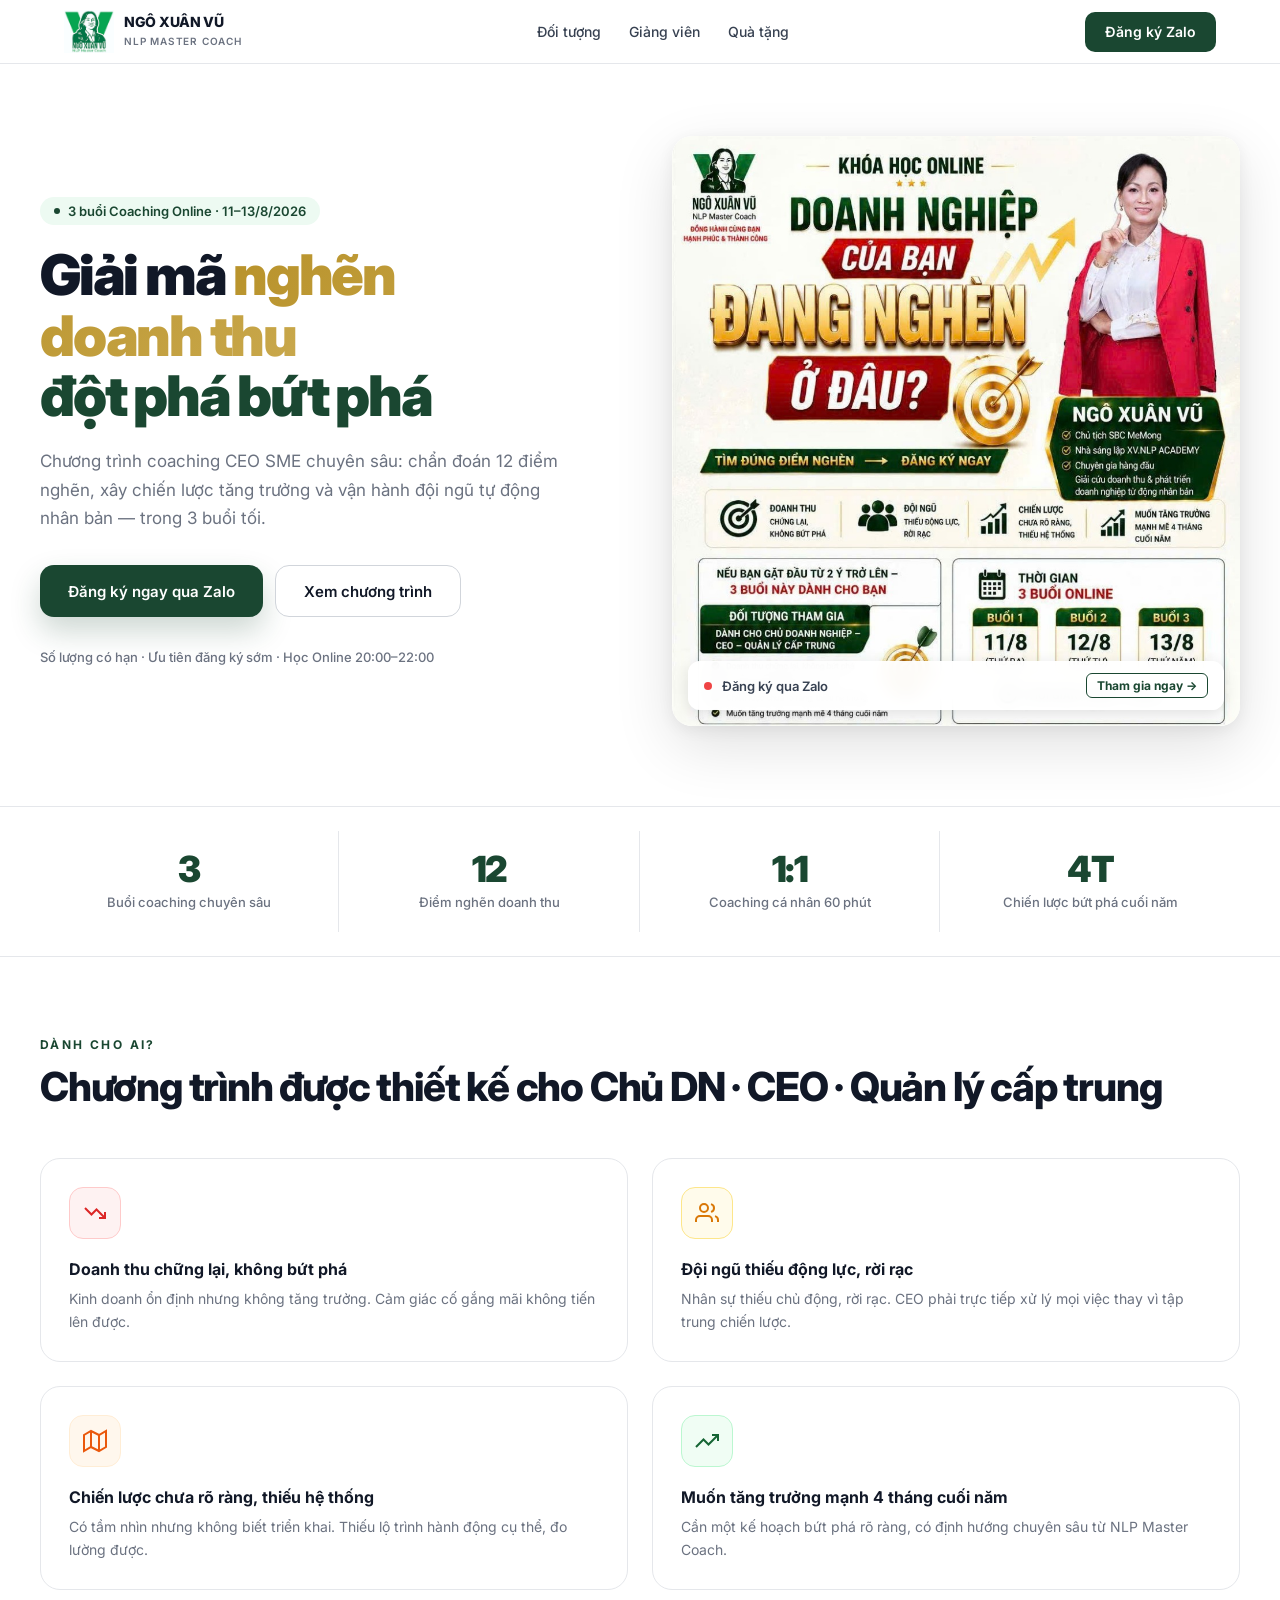
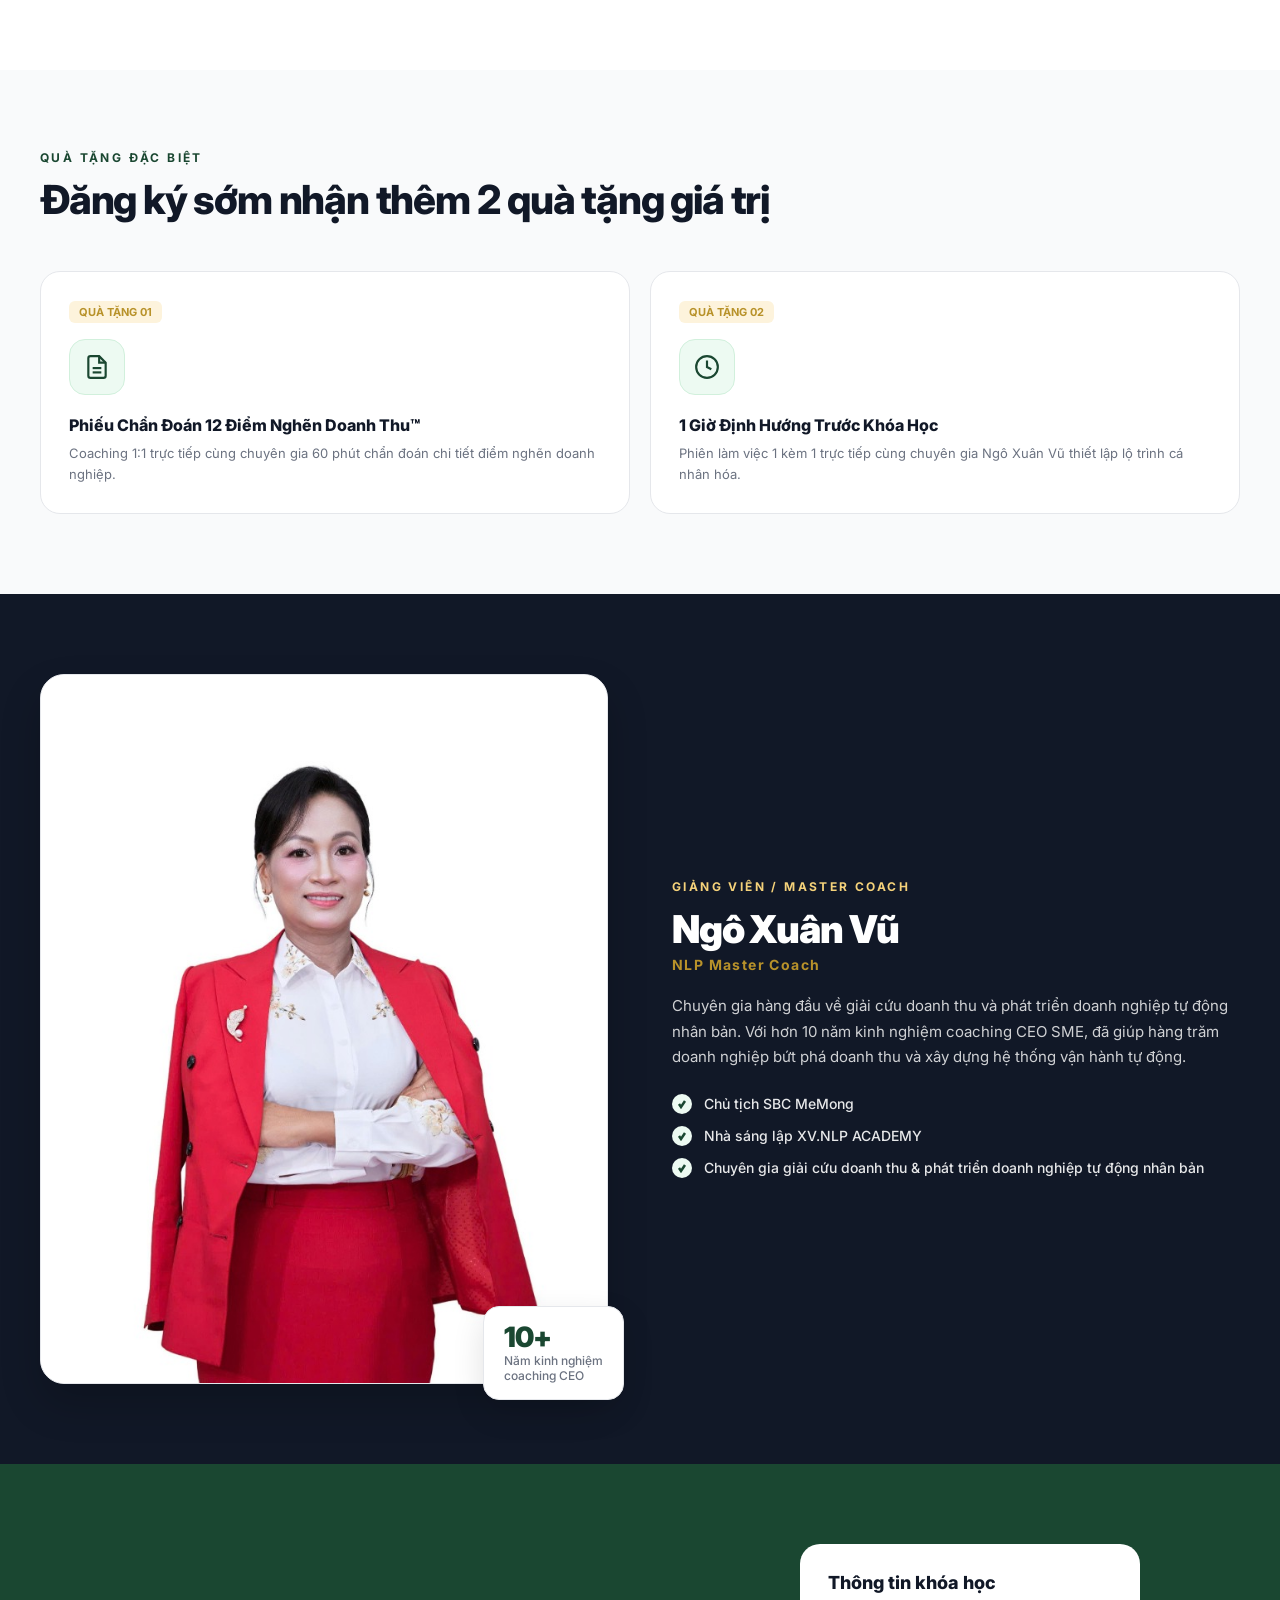
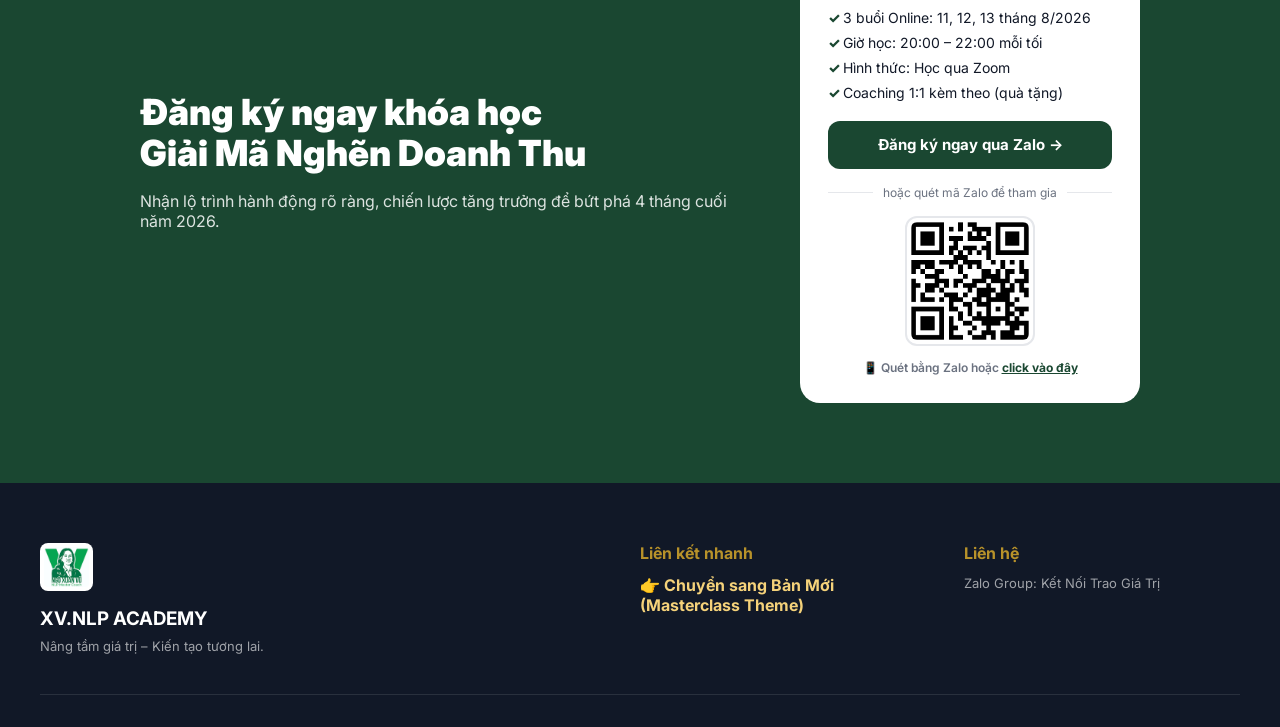
==== ban-cu.html @ 1a4a682a "Update ban-moi: remove price text & phone, custom SVG icons, mobile responsive drawer" ====
<!DOCTYPE html>
<html lang="vi">

<head>
  <meta charset="UTF-8" />
  <meta name="viewport" content="width=device-width, initial-scale=1, maximum-scale=1" />
  <title> Giải Mã Nghẽn Doanh Thu – Ngô Xuân Vũ | NLP Master Coach</title>
  <meta name="description"
    content="3 buổi coaching CEO SME đột phá: Giải Mã Nghẽn Doanh Thu. Đánh thức năng lực lãnh đạo bên trong bạn. 11–13/8/2026.">
  <link rel="icon" type="image/png" href="logo.png" />
  <link rel="preconnect" href="https://fonts.googleapis.com">
  <link rel="preconnect" href="https://fonts.gstatic.com" crossorigin>
  <link href="https://fonts.googleapis.com/css2?family=Inter:wght@400;500;600;700;800;900&display=swap"
    rel="stylesheet">

  <style>
    *,
    *::before,
    *::after {
      box-sizing: border-box;
      margin: 0;
      padding: 0;
    }

    :root {
      --green: #1a4731;
      --green-mid: #1e5c3e;
      --green-light: #d1f0dc;
      --green-lighter: #edfaf2;
      --gold: #b8922a;
      --gold-mid: #c9a84c;
      --gold-light: #fdf3dc;
      --gold-bright: #f5d27a;
      --neutral-50: #f9fafb;
      --neutral-100: #f3f4f6;
      --neutral-200: #e5e7eb;
      --neutral-300: #d1d5db;
      --neutral-500: #6b7280;
      --neutral-700: #374151;
      --neutral-900: #111827;
      --white: #ffffff;
      --red: #dc2626;
      --red-light: #fee2e2;
      --orange: #ea580c;
      --orange-light: #ffedd5;
    }

    html {
      scroll-behavior: smooth;
    }

    body {
      font-family: 'Inter', -apple-system, BlinkMacSystemFont, sans-serif;
      background: var(--white);
      color: var(--neutral-900);
      -webkit-font-smoothing: antialiased;
      overflow-x: hidden;
    }

    /* ───── STICKY NAV ───── */
    .nav {
      position: sticky;
      top: 0;
      z-index: 100;
      height: 64px;
      background: rgba(255, 255, 255, 0.96);
      backdrop-filter: blur(12px);
      border-bottom: 1px solid var(--neutral-200);
    }

    .nav-inner {
      max-width: 1200px;
      margin: 0 auto;
      padding: 0 24px;
      height: 100%;
      display: flex;
      align-items: center;
      justify-content: space-between;
      gap: 16px;
    }

    .nav-brand {
      display: flex;
      align-items: center;
      gap: 10px;
      text-decoration: none;
    }

    .nav-brand img {
      height: 44px;
      width: auto;
      object-fit: contain;
    }

    .nav-brand-text {
      line-height: 1.2;
    }

    .nav-brand-text strong {
      display: block;
      font-size: 14px;
      font-weight: 800;
      color: var(--neutral-900);
      letter-spacing: -0.02em;
    }

    .nav-brand-text span {
      font-size: 10px;
      font-weight: 600;
      color: var(--neutral-500);
      letter-spacing: 0.08em;
      text-transform: uppercase;
    }

    .nav-links {
      display: flex;
      align-items: center;
      gap: 28px;
    }

    .nav-links a {
      font-size: 14px;
      font-weight: 500;
      color: var(--neutral-700);
      text-decoration: none;
      transition: color 0.2s;
    }

    .nav-links a:hover {
      color: var(--green);
    }

    .btn-primary {
      display: inline-flex;
      align-items: center;
      justify-content: center;
      height: 40px;
      padding: 0 20px;
      background: var(--green);
      color: var(--white);
      font-size: 14px;
      font-weight: 600;
      border-radius: 10px;
      text-decoration: none;
      transition: all 0.2s;
      white-space: nowrap;
      border: none;
      cursor: pointer;
    }

    .btn-primary:hover {
      background: #163d28;
      transform: translateY(-1px);
      box-shadow: 0 8px 20px rgba(26, 71, 49, 0.25);
    }

    .btn-outline {
      display: inline-flex;
      align-items: center;
      justify-content: center;
      height: 40px;
      padding: 0 20px;
      background: var(--white);
      color: var(--neutral-900);
      font-size: 14px;
      font-weight: 600;
      border-radius: 10px;
      border: 1.5px solid var(--neutral-300);
      text-decoration: none;
      transition: all 0.2s;
    }

    .btn-outline:hover {
      border-color: var(--green);
      color: var(--green);
      transform: translateY(-1px);
    }

    /* ───── HERO ───── */
    .hero {
      position: relative;
      overflow: hidden;
      background: var(--white);
      padding: 72px 24px 80px;
    }

    .hero-inner {
      position: relative;
      max-width: 1200px;
      margin: 0 auto;
      display: grid;
      grid-template-columns: 1fr 1fr;
      gap: 64px;
      align-items: center;
    }

    .hero-tag {
      display: inline-flex;
      align-items: center;
      gap: 8px;
      padding: 6px 14px;
      background: var(--green-lighter);
      border-radius: 100px;
      font-size: 13px;
      font-weight: 600;
      color: var(--green);
      margin-bottom: 20px;
    }

    .hero-tag-dot {
      width: 6px;
      height: 6px;
      border-radius: 50%;
      background: var(--green);
      animation: pulse-dot 2s ease-in-out infinite;
    }

    @keyframes pulse-dot {

      0%,
      100% {
        opacity: 1;
        transform: scale(1);
      }

      50% {
        opacity: 0.5;
        transform: scale(0.8);
      }
    }

    .hero-h1 {
      font-size: clamp(36px, 4.5vw, 56px);
      font-weight: 900;
      line-height: 1.08;
      letter-spacing: -0.04em;
      color: var(--neutral-900);
      margin-bottom: 20px;
    }

    .hero-h1 .accent {
      color: var(--green);
    }

    .hero-h1 .gold-accent {
      background: linear-gradient(135deg, var(--gold), var(--gold-mid));
      -webkit-background-clip: text;
      -webkit-text-fill-color: transparent;
      background-clip: text;
    }

    .hero-desc {
      font-size: 17px;
      line-height: 1.7;
      color: var(--neutral-500);
      max-width: 520px;
      margin-bottom: 32px;
    }

    .hero-actions {
      display: flex;
      gap: 12px;
      flex-wrap: wrap;
      margin-bottom: 32px;
    }

    .hero-actions .btn-primary {
      height: 52px;
      padding: 0 28px;
      font-size: 15px;
      border-radius: 14px;
      box-shadow: 0 14px 30px rgba(26, 71, 49, 0.22);
    }

    .hero-actions .btn-outline {
      height: 52px;
      padding: 0 28px;
      font-size: 15px;
      border-radius: 14px;
    }

    .hero-note {
      font-size: 13px;
      color: var(--neutral-500);
      font-weight: 500;
    }

    /* ───── POSTER IMAGE ───── */
    .hero-poster-wrap {
      position: relative;
      border-radius: 20px;
      overflow: hidden;
      box-shadow: 0 20px 60px rgba(0, 0, 0, 0.12), 0 4px 16px rgba(0, 0, 0, 0.06);
    }

    .hero-poster-wrap img {
      width: 100%;
      height: auto;
      display: block;
      border-radius: 20px;
    }

    .hero-poster-badge {
      position: absolute;
      bottom: 16px;
      left: 16px;
      right: 16px;
      background: rgba(255, 255, 255, 0.95);
      backdrop-filter: blur(8px);
      border-radius: 12px;
      padding: 12px 16px;
      display: flex;
      align-items: center;
      gap: 10px;
      box-shadow: 0 4px 16px rgba(0, 0, 0, 0.12);
    }

    .hero-poster-badge .dot-live {
      width: 8px;
      height: 8px;
      border-radius: 50%;
      background: #ef4444;
      flex-shrink: 0;
      animation: pulse-dot 1.5s ease-in-out infinite;
    }

    .hero-poster-badge span {
      font-size: 13px;
      font-weight: 600;
      color: var(--neutral-700);
    }

    .hero-poster-badge a {
      margin-left: auto;
      font-size: 12px;
      font-weight: 700;
      color: var(--green);
      text-decoration: none;
      border: 1.5px solid var(--green);
      border-radius: 6px;
      padding: 4px 10px;
      white-space: nowrap;
      transition: all 0.2s;
    }

    .hero-poster-badge a:hover {
      background: var(--green);
      color: white;
    }

    /* ───── STATS STRIP ───── */
    .stats-strip {
      background: var(--white);
      border-top: 1px solid var(--neutral-200);
      border-bottom: 1px solid var(--neutral-200);
      padding: 24px;
    }

    .stats-inner {
      max-width: 1200px;
      margin: 0 auto;
      display: grid;
      grid-template-columns: repeat(4, 1fr);
      gap: 1px;
    }

    .stat-item {
      padding: 20px 28px;
      text-align: center;
      border-right: 1px solid var(--neutral-200);
    }

    .stat-item:last-child {
      border-right: none;
    }

    .stat-item .big {
      font-size: 36px;
      font-weight: 900;
      color: var(--green);
      letter-spacing: -0.04em;
      line-height: 1;
    }

    .stat-item .small {
      font-size: 13px;
      color: var(--neutral-500);
      margin-top: 6px;
      font-weight: 500;
      line-height: 1.4;
    }

    /* ───── SECTION SHARED ───── */
    .section {
      padding: 80px 24px;
    }

    .section-alt {
      background: var(--neutral-50);
    }

    .section-inner {
      max-width: 1200px;
      margin: 0 auto;
    }

    .section-label {
      font-size: 12px;
      font-weight: 700;
      text-transform: uppercase;
      letter-spacing: 0.2em;
      color: var(--green);
      margin-bottom: 12px;
    }

    .section-title {
      font-size: clamp(26px, 3.5vw, 40px);
      font-weight: 800;
      letter-spacing: -0.03em;
      color: var(--neutral-900);
      line-height: 1.15;
      margin-bottom: 16px;
    }

    .section-desc {
      font-size: 16px;
      line-height: 1.75;
      color: var(--neutral-500);
      max-width: 640px;
    }

    /* ───── WHO SECTION ───── */
    .who-grid {
      display: grid;
      grid-template-columns: repeat(2, 1fr);
      gap: 24px;
      margin-top: 48px;
    }

    .who-card {
      background: var(--white);
      border: 1px solid var(--neutral-200);
      border-radius: 20px;
      padding: 28px;
      transition: all 0.3s;
    }

    .who-card:hover {
      transform: translateY(-3px);
      box-shadow: 0 12px 40px rgba(0, 0, 0, 0.08);
    }

    .who-card-icon {
      width: 52px;
      height: 52px;
      border-radius: 14px;
      display: flex;
      align-items: center;
      justify-content: center;
      margin-bottom: 20px;
    }

    .who-card-icon.red {
      background: #fef2f2;
      color: #dc2626;
      border: 1px solid #fecaca;
    }

    .who-card-icon.gold {
      background: #fffbeb;
      color: #d97706;
      border: 1px solid #fde68a;
    }

    .who-card-icon.orange {
      background: #fff7ed;
      color: #ea580c;
      border: 1px solid #ffedd5;
    }

    .who-card-icon.green {
      background: #f0fdf4;
      color: #166534;
      border: 1px solid #bbf7d0;
    }

    .who-card h3 {
      font-size: 16px;
      font-weight: 700;
      color: var(--neutral-900);
      margin-bottom: 8px;
    }

    .who-card p {
      font-size: 14px;
      line-height: 1.65;
      color: var(--neutral-500);
    }

    /* ───── GIFTS ───── */
    .gifts-grid {
      display: grid;
      grid-template-columns: 1fr 1fr;
      gap: 20px;
      margin-top: 48px;
    }

    .gift-card {
      background: var(--white);
      border: 1px solid var(--neutral-200);
      border-radius: 20px;
      padding: 28px;
      position: relative;
      transition: all 0.3s;
    }

    .gift-card:hover {
      transform: translateY(-3px);
      box-shadow: 0 12px 40px rgba(0, 0, 0, 0.08);
      border-color: var(--green-light);
    }

    .gift-tag {
      display: inline-flex;
      align-items: center;
      gap: 6px;
      padding: 4px 10px;
      background: var(--gold-light);
      border-radius: 6px;
      font-size: 11px;
      font-weight: 700;
      color: var(--gold);
      text-transform: uppercase;
      margin-bottom: 16px;
    }

    .gift-icon {
      width: 56px;
      height: 56px;
      background: var(--green-lighter);
      border: 1px solid var(--green-light);
      border-radius: 16px;
      display: flex;
      align-items: center;
      justify-content: center;
      color: var(--green);
      margin-bottom: 20px;
    }

    .gift-card h3 {
      font-size: 16px;
      font-weight: 800;
      color: var(--neutral-900);
      margin-bottom: 8px;
    }

    .gift-card p {
      font-size: 13px;
      line-height: 1.6;
      color: var(--neutral-500);
    }

    /* ───── COACH SECTION ───── */
    .coach-section {
      background: var(--neutral-900);
      color: var(--white);
      padding: 80px 24px;
    }

    .coach-inner {
      max-width: 1200px;
      margin: 0 auto;
      display: grid;
      grid-template-columns: 1fr 1fr;
      gap: 64px;
      align-items: center;
    }

    .coach-photo-wrap {
      position: relative;
    }

    .coach-photo-bg {
      width: 100%;
      aspect-ratio: 4/5;
      border-radius: 24px;
      background: var(--white);
      border: 1px solid var(--neutral-200);
      overflow: hidden;
      position: relative;
      box-shadow: 0 20px 40px rgba(0, 0, 0, 0.2);
    }

    .coach-photo-bg img {
      width: 100%;
      height: 100%;
      object-fit: cover;
      object-position: top center;
      display: block;
    }

    .coach-photo-badge {
      position: absolute;
      bottom: -16px;
      right: -16px;
      background: var(--white);
      border: 1px solid var(--neutral-200);
      border-radius: 16px;
      padding: 16px 20px;
      box-shadow: 0 12px 32px rgba(0, 0, 0, 0.12);
      color: var(--neutral-900);
    }

    .coach-photo-badge .badge-num {
      font-size: 28px;
      font-weight: 900;
      color: var(--green);
      letter-spacing: -0.04em;
      line-height: 1;
    }

    .coach-photo-badge .badge-txt {
      font-size: 12px;
      color: var(--neutral-500);
      font-weight: 500;
      margin-top: 2px;
    }

    .coach-label {
      font-size: 12px;
      font-weight: 700;
      text-transform: uppercase;
      letter-spacing: 0.2em;
      color: var(--gold-bright);
      margin-bottom: 12px;
    }

    .coach-name {
      font-size: clamp(28px, 3vw, 40px);
      font-weight: 900;
      color: var(--white);
      letter-spacing: -0.03em;
      margin-bottom: 4px;
    }

    .coach-title {
      font-size: 14px;
      font-weight: 700;
      color: var(--gold);
      letter-spacing: 0.1em;
      margin-bottom: 20px;
    }

    .coach-bio {
      font-size: 15px;
      line-height: 1.7;
      color: rgba(255, 255, 255, 0.8);
      margin-bottom: 24px;
    }

    .coach-creds {
      list-style: none;
      display: flex;
      flex-direction: column;
      gap: 12px;
    }

    .coach-creds li {
      display: flex;
      align-items: center;
      gap: 12px;
      font-size: 14px;
      color: rgba(255, 255, 255, 0.9);
      font-weight: 500;
    }

    .cred-dot {
      width: 20px;
      height: 20px;
      border-radius: 50%;
      background: var(--green-lighter);
      display: flex;
      align-items: center;
      justify-content: center;
      flex-shrink: 0;
    }

    .cred-dot svg {
      width: 10px;
      height: 10px;
      stroke: var(--green);
      stroke-width: 2.5;
      fill: none;
    }

    /* ───── CTA ───── */
    .cta-section {
      background: var(--green);
      color: var(--white);
      padding: 80px 24px;
    }

    .cta-card {
      max-width: 1000px;
      margin: 0 auto;
      display: grid;
      grid-template-columns: 1fr 340px;
      gap: 48px;
      align-items: center;
    }

    .cta-title {
      font-size: 36px;
      font-weight: 900;
      line-height: 1.15;
      margin-bottom: 16px;
    }

    .cta-desc {
      font-size: 16px;
      color: rgba(255, 255, 255, 0.85);
      margin-bottom: 24px;
    }

    .cta-box {
      background: var(--white);
      border-radius: 20px;
      padding: 28px;
      color: var(--neutral-900);
    }

    .cta-box h3 {
      font-size: 18px;
      font-weight: 800;
      margin-bottom: 16px;
    }

    .cta-list {
      list-style: none;
      margin-bottom: 20px;
      display: flex;
      flex-direction: column;
      gap: 8px;
      font-size: 14px;
    }

    .cta-list li::before {
      content: '✓ ';
      color: var(--green);
      font-weight: 800;
    }

    .cta-btn {
      display: flex;
      align-items: center;
      justify-content: center;
      width: 100%;
      height: 48px;
      background: var(--green);
      color: var(--white);
      font-weight: 700;
      font-size: 15px;
      border-radius: 12px;
      text-decoration: none;
      transition: all 0.2s;
    }

    .cta-btn:hover {
      background: #123323;
    }

    .qr-divider {
      display: flex;
      align-items: center;
      gap: 10px;
      margin: 16px 0;
      font-size: 12px;
      color: var(--neutral-500);
    }

    .qr-divider::before,
    .qr-divider::after {
      content: '';
      flex: 1;
      height: 1px;
      background: var(--neutral-200);
    }

    .qr-wrap {
      display: flex;
      flex-direction: column;
      align-items: center;
      gap: 10px;
    }

    .qr-wrap img {
      width: 130px;
      height: 130px;
      border-radius: 12px;
      border: 2px solid var(--neutral-200);
      padding: 4px;
      background: white;
    }

    .qr-label {
      font-size: 12px;
      font-weight: 600;
      color: var(--neutral-500);
      text-align: center;
    }

    /* ───── FOOTER ───── */
    .footer {
      background: var(--neutral-900);
      color: var(--white);
      padding: 60px 24px 32px;
    }

    .footer-inner {
      max-width: 1200px;
      margin: 0 auto;
      display: grid;
      grid-template-columns: 2fr 1fr 1fr;
      gap: 48px;
      padding-bottom: 40px;
      border-bottom: 1px solid rgba(255, 255, 255, 0.1);
    }

    @media (max-width: 900px) {

      .hero-inner,
      .who-grid,
      .gifts-grid,
      .cta-card,
      .footer-inner {
        grid-template-columns: 1fr;
      }
    }
  </style>
</head>

<body>

  <!-- STICKY NAV -->
  <header class="nav">
    <div class="nav-inner">
      <a class="nav-brand" href="#">
        <img src="logo.png" alt="Ngô Xuân Vũ Logo" />
        <div class="nav-brand-text">
          <strong>NGÔ XUÂN VŨ</strong>
          <span>NLP Master Coach</span>
        </div>
      </a>
      <nav class="nav-links">
        <a href="#doi-tuong">Đối tượng</a>
        <a href="#coach">Giảng viên</a>
        <a href="#qua-tang">Quà tặng</a>
      </nav>
      <a href="https://zalo.me/g/bpmqbq067" target="_blank" rel="noopener" class="btn-primary">Đăng ký Zalo</a>
    </div>
  </header>

  <!-- HERO -->
  <section class="hero" id="tong-quan">
    <div class="hero-inner">

      <!-- Left -->
      <div>
        <div class="hero-tag">
          <div class="hero-tag-dot"></div>
          3 buổi Coaching Online · 11–13/8/2026
        </div>
        <h1 class="hero-h1">
          Giải mã <span class="gold-accent">nghẽn<br>doanh thu</span><br>
          <span class="accent">đột phá bứt phá</span>
        </h1>
        <p class="hero-desc">
          Chương trình coaching CEO SME chuyên sâu: chẩn đoán 12 điểm nghẽn, xây chiến lược tăng trưởng và vận hành đội
          ngũ tự động nhân bản — trong 3 buổi tối.
        </p>
        <div class="hero-actions">
          <a href="https://zalo.me/g/bpmqbq067" class="btn-primary" target="_blank" rel="noopener">Đăng ký ngay qua
            Zalo</a>
          <a href="#chuong-trinh" class="btn-outline">Xem chương trình</a>
        </div>
        <p class="hero-note">Số lượng có hạn · Ưu tiên đăng ký sớm · Học Online 20:00–22:00</p>
      </div>

      <!-- Right: Poster image -->
      <div class="hero-poster-wrap">
        <img src="poster.jpg" alt="Khóa học Giải Mã Nghẽn Doanh Thu – Ngô Xuân Vũ NLP Master Coach" />
        <div class="hero-poster-badge">
          <div class="dot-live"></div>
          <span>Đăng ký qua Zalo</span>
          <a href="https://zalo.me/g/bpmqbq067" target="_blank" rel="noopener">Tham gia ngay →</a>
        </div>
      </div>

    </div>
  </section>

  <!-- STATS STRIP -->
  <div class="stats-strip">
    <div class="stats-inner">
      <div class="stat-item">
        <div class="big">3</div>
        <div class="small">Buổi coaching chuyên sâu</div>
      </div>
      <div class="stat-item">
        <div class="big">12</div>
        <div class="small">Điểm nghẽn doanh thu</div>
      </div>
      <div class="stat-item">
        <div class="big">1:1</div>
        <div class="small">Coaching cá nhân 60 phút</div>
      </div>
      <div class="stat-item">
        <div class="big">4T</div>
        <div class="small">Chiến lược bứt phá cuối năm</div>
      </div>
    </div>
  </div>

  <!-- DÀNH CHO AI -->
  <section class="section" id="doi-tuong">
    <div class="section-inner">
      <div class="section-label">Dành cho ai?</div>
      <h2 class="section-title">Chương trình được thiết kế cho Chủ DN · CEO · Quản lý cấp trung</h2>
      <div class="who-grid">
        <div class="who-card">
          <div class="who-card-icon red">
            <svg width="24" height="24" viewBox="0 0 24 24" fill="none" stroke="currentColor" stroke-width="2">
              <path d="M22 17L13.5 8.5L8.5 13.5L2 7" />
              <polyline points="16 17 22 17 22 11" />
            </svg>
          </div>
          <h3>Doanh thu chững lại, không bứt phá</h3>
          <p>Kinh doanh ổn định nhưng không tăng trưởng. Cảm giác cố gắng mãi không tiến lên được.</p>
        </div>
        <div class="who-card">
          <div class="who-card-icon gold">
            <svg width="24" height="24" viewBox="0 0 24 24" fill="none" stroke="currentColor" stroke-width="2">
              <path d="M17 21v-2a4 4 0 0 0-4-4H5a4 4 0 0 0-4 4v2" />
              <circle cx="9" cy="7" r="4" />
              <path d="M23 21v-2a4 4 0 0 0-3-3.87" />
              <path d="M16 3.13a4 4 0 0 1 0 7.75" />
            </svg>
          </div>
          <h3>Đội ngũ thiếu động lực, rời rạc</h3>
          <p>Nhân sự thiếu chủ động, rời rạc. CEO phải trực tiếp xử lý mọi việc thay vì tập trung chiến lược.</p>
        </div>
        <div class="who-card">
          <div class="who-card-icon orange">
            <svg width="24" height="24" viewBox="0 0 24 24" fill="none" stroke="currentColor" stroke-width="2">
              <polygon points="1 6 1 22 8 18 16 22 23 18 23 2 16 6 8 2 1 6" />
              <line x1="8" y1="2" x2="8" y2="18" />
              <line x1="16" y1="6" x2="16" y2="22" />
            </svg>
          </div>
          <h3>Chiến lược chưa rõ ràng, thiếu hệ thống</h3>
          <p>Có tầm nhìn nhưng không biết triển khai. Thiếu lộ trình hành động cụ thể, đo lường được.</p>
        </div>
        <div class="who-card">
          <div class="who-card-icon green">
            <svg width="24" height="24" viewBox="0 0 24 24" fill="none" stroke="currentColor" stroke-width="2">
              <polyline points="23 6 13.5 15.5 8.5 10.5 1 18" />
              <polyline points="17 6 23 6 23 12" />
            </svg>
          </div>
          <h3>Muốn tăng trưởng mạnh 4 tháng cuối năm</h3>
          <p>Cần một kế hoạch bứt phá rõ ràng, có định hướng chuyên sâu từ NLP Master Coach.</p>
        </div>
      </div>
    </div>
  </section>

  <!-- QUÀ TẶNG -->
  <section class="section section-alt" id="qua-tang">
    <div class="section-inner">
      <div class="section-label">Quà tặng đặc biệt</div>
      <h2 class="section-title">Đăng ký sớm nhận thêm 2 quà tặng giá trị</h2>
      <div class="gifts-grid">
        <div class="gift-card">
          <div class="gift-tag">Quà tặng 01</div>
          <div class="gift-icon">
            <svg width="26" height="26" viewBox="0 0 24 24" fill="none" stroke="currentColor" stroke-width="2">
              <path d="M14 2H6a2 2 0 0 0-2 2v16a2 2 0 0 0 2 2h12a2 2 0 0 0 2-2V8z" />
              <polyline points="14 2 14 8 20 8" />
              <line x1="16" y1="13" x2="8" y2="13" />
              <line x1="16" y1="17" x2="8" y2="17" />
            </svg>
          </div>
          <h3>Phiếu Chẩn Đoán 12 Điểm Nghẽn Doanh Thu™</h3>
          <p>Coaching 1:1 trực tiếp cùng chuyên gia 60 phút chẩn đoán chi tiết điểm nghẽn doanh nghiệp.</p>
        </div>
        <div class="gift-card">
          <div class="gift-tag">Quà tặng 02</div>
          <div class="gift-icon">
            <svg width="26" height="26" viewBox="0 0 24 24" fill="none" stroke="currentColor" stroke-width="2">
              <circle cx="12" cy="12" r="10" />
              <path d="M12 6v6l4 2" />
            </svg>
          </div>
          <h3>1 Giờ Định Hướng Trước Khóa Học</h3>
          <p>Phiên làm việc 1 kèm 1 trực tiếp cùng chuyên gia Ngô Xuân Vũ thiết lập lộ trình cá nhân hóa.</p>
        </div>
      </div>
    </div>
  </section>

  <!-- GIẢNG VIÊN -->
  <section class="coach-section" id="coach">
    <div class="coach-inner">
      <div class="coach-photo-wrap">
        <div class="coach-photo-bg">
          <img src="coach_hero.png" alt="Coach Ngô Xuân Vũ – NLP Master Coach" />
        </div>
        <div class="coach-photo-badge">
          <div class="badge-num">10+</div>
          <div class="badge-txt">Năm kinh nghiệm<br>coaching CEO</div>
        </div>
      </div>

      <div>
        <div class="coach-label">Giảng viên / Master Coach</div>
        <h2 class="coach-name">Ngô Xuân Vũ</h2>
        <div class="coach-title">NLP Master Coach</div>
        <p class="coach-bio">
          Chuyên gia hàng đầu về giải cứu doanh thu và phát triển doanh nghiệp tự động nhân bản. Với hơn 10 năm kinh
          nghiệm coaching CEO SME, đã giúp hàng trăm doanh nghiệp bứt phá doanh thu và xây dựng hệ thống vận hành tự
          động.
        </p>
        <ul class="coach-creds">
          <li>
            <div class="cred-dot">
              <svg viewBox="0 0 10 10">
                <polyline points="2,5 4,8 8,2" />
              </svg>
            </div>
            Chủ tịch SBC MeMong
          </li>
          <li>
            <div class="cred-dot">
              <svg viewBox="0 0 10 10">
                <polyline points="2,5 4,8 8,2" />
              </svg>
            </div>
            Nhà sáng lập XV.NLP ACADEMY
          </li>
          <li>
            <div class="cred-dot">
              <svg viewBox="0 0 10 10">
                <polyline points="2,5 4,8 8,2" />
              </svg>
            </div>
            Chuyên gia giải cứu doanh thu &amp; phát triển doanh nghiệp tự động nhân bản
          </li>
        </ul>
      </div>
    </div>
  </section>

  <!-- CTA -->
  <section class="cta-section" id="dang-ky">
    <div class="cta-card">
      <div>
        <h2 class="cta-title">Đăng ký ngay khóa học<br>Giải Mã Nghẽn Doanh Thu</h2>
        <p class="cta-desc">Nhận lộ trình hành động rõ ràng, chiến lược tăng trưởng để bứt phá 4 tháng cuối năm 2026.
        </p>
      </div>
      <div class="cta-box">
        <h3>Thông tin khóa học</h3>
        <ul class="cta-list">
          <li>3 buổi Online: 11, 12, 13 tháng 8/2026</li>
          <li>Giờ học: 20:00 – 22:00 mỗi tối</li>
          <li>Hình thức: Học qua Zoom</li>
          <li>Coaching 1:1 kèm theo (quà tặng)</li>
        </ul>
        <a href="https://zalo.me/g/bpmqbq067" id="main-register-btn" class="cta-btn" target="_blank" rel="noopener">Đăng
          ký ngay qua Zalo →</a>
        <div class="qr-divider">hoặc quét mã Zalo để tham gia</div>
        <div class="qr-wrap">
          <a href="https://zalo.me/g/bpmqbq067" target="_blank" rel="noopener">
            <img src="qr_zalo.png" alt="Mã QR Zalo" />
          </a>
          <div class="qr-label">📱 Quét bằng Zalo hoặc <a href="https://zalo.me/g/bpmqbq067" target="_blank"
              style="color:var(--green);font-weight:700;">click vào đây</a></div>
        </div>
      </div>
    </div>
  </section>

  <!-- FOOTER -->
  <footer class="footer">
    <div class="footer-inner">
      <div>
        <img src="logo.png" alt="Ngô Xuân Vũ Logo"
          style="height:48px;background:white;padding:4px;border-radius:8px;margin-bottom:12px;" />
        <h3>XV.NLP ACADEMY</h3>
        <p style="font-size:13px;color:rgba(255,255,255,0.6);margin-top:8px;">Nâng tầm giá trị – Kiến tạo tương lai.</p>
      </div>
      <div>
        <h4 style="color:var(--gold);margin-bottom:12px;">Liên kết nhanh</h4>
        <p><a href="index.html" style="color:var(--gold-bright);font-weight:700;text-decoration:none;">👉 Chuyển sang
            Bản Mới (Masterclass Theme)</a></p>
      </div>
      <div>
        <h4 style="color:var(--gold);margin-bottom:12px;">Liên hệ</h4>
        <p style="font-size:13px;color:rgba(255,255,255,0.6);">Zalo Group: Kết Nối Trao Giá Trị</p>
      </div>
    </div>
  </footer>

</body>

</html>
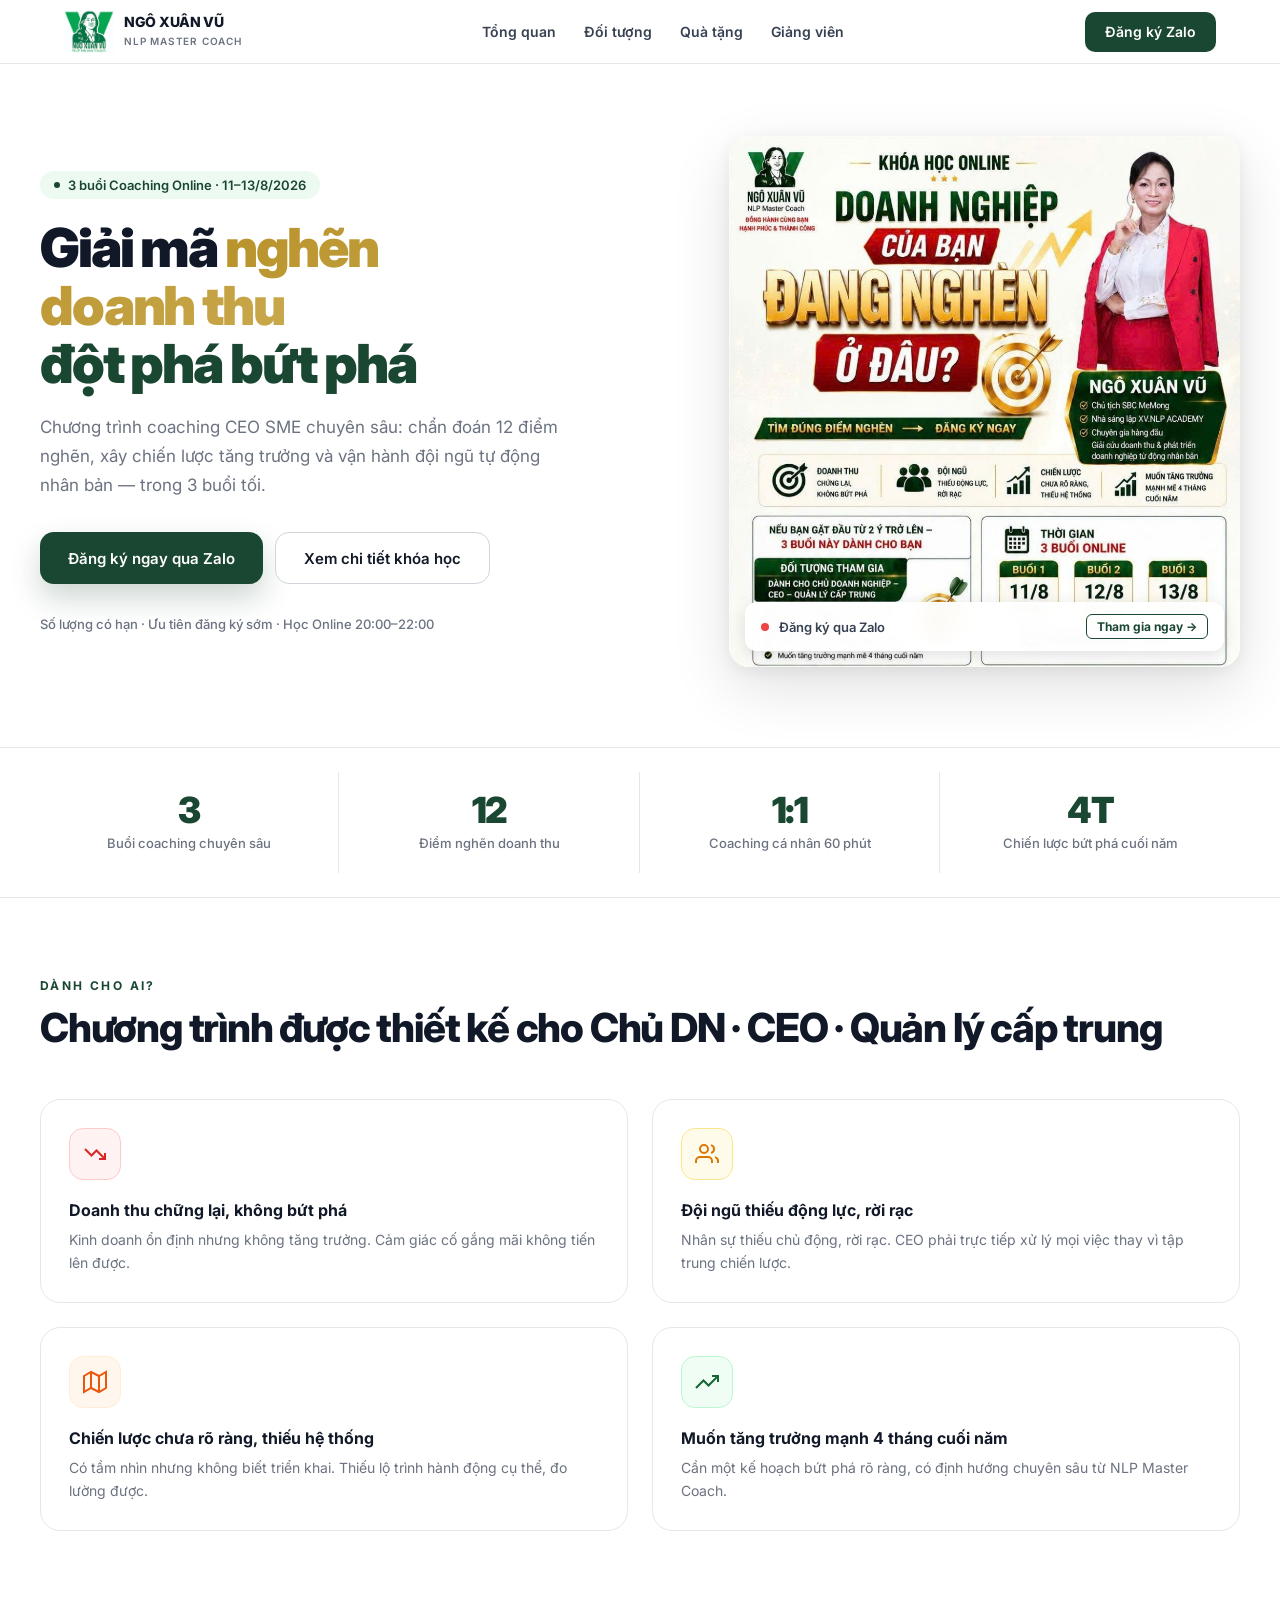
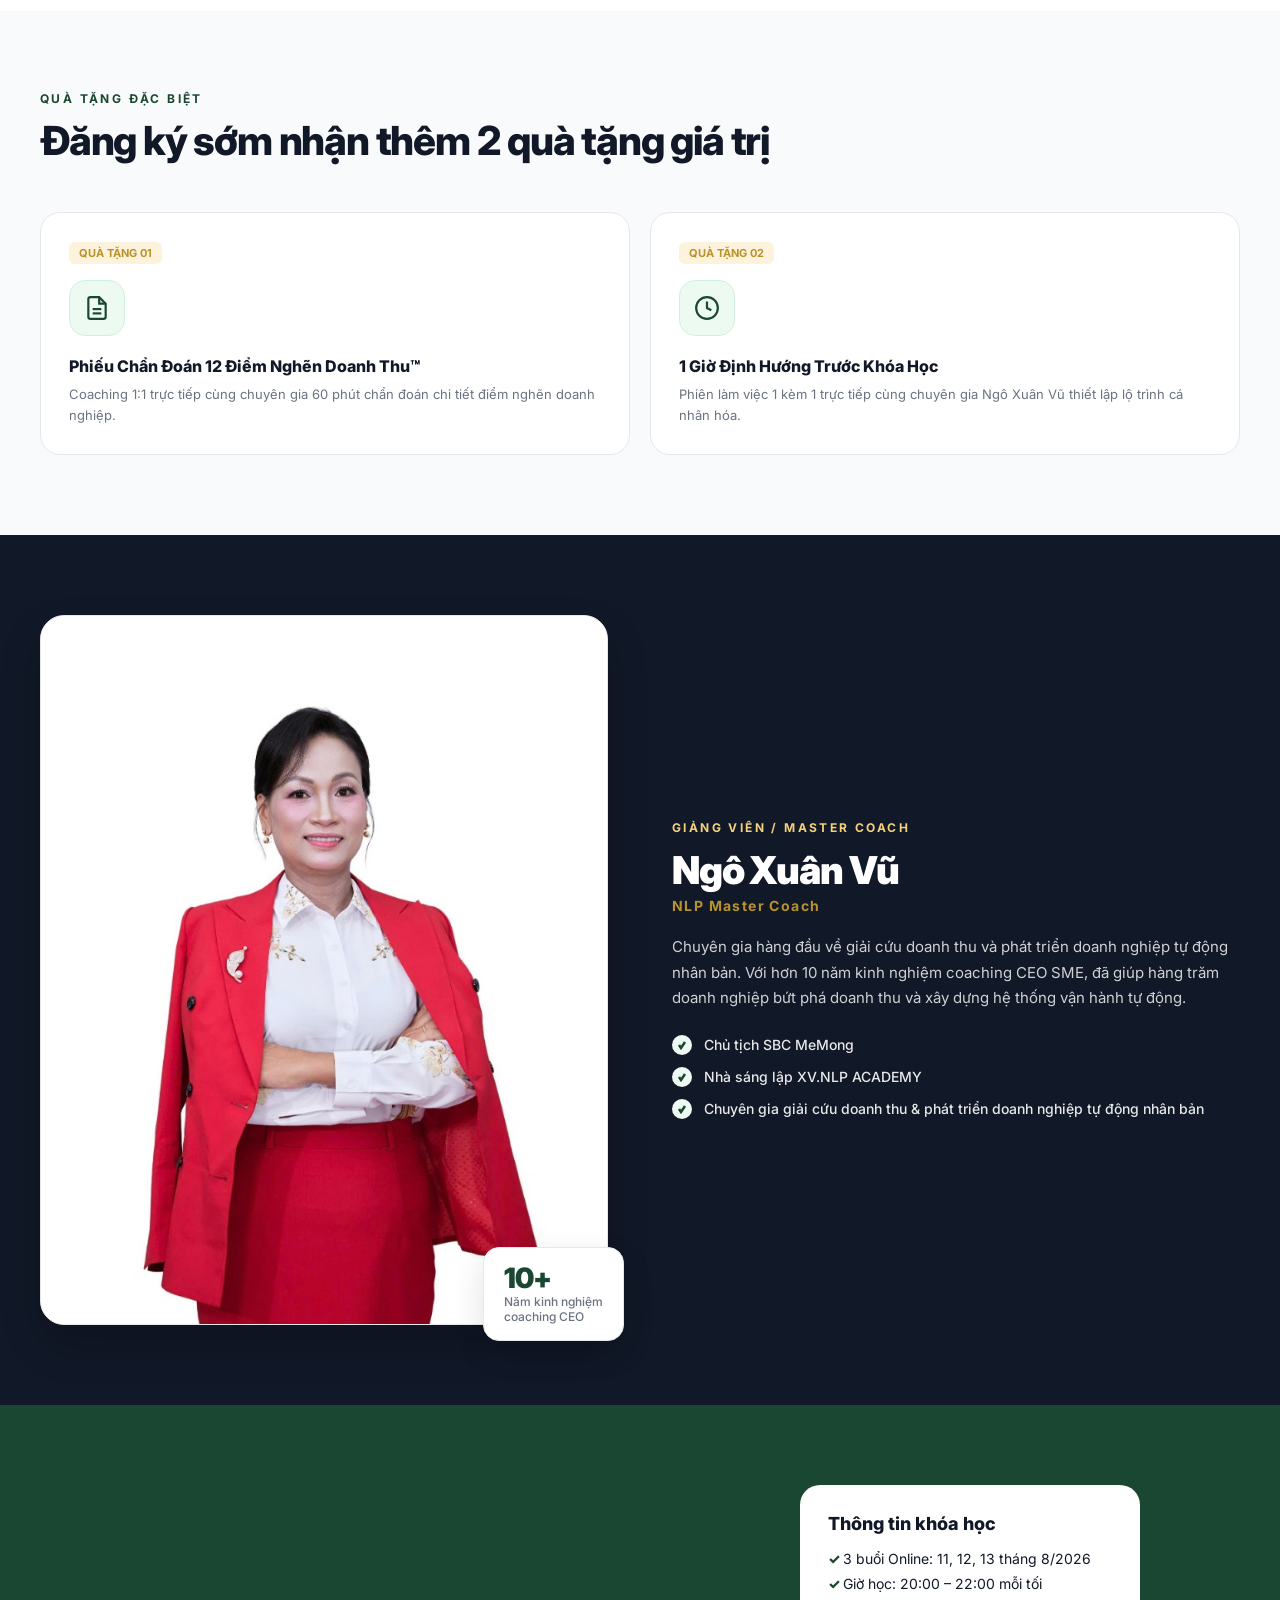
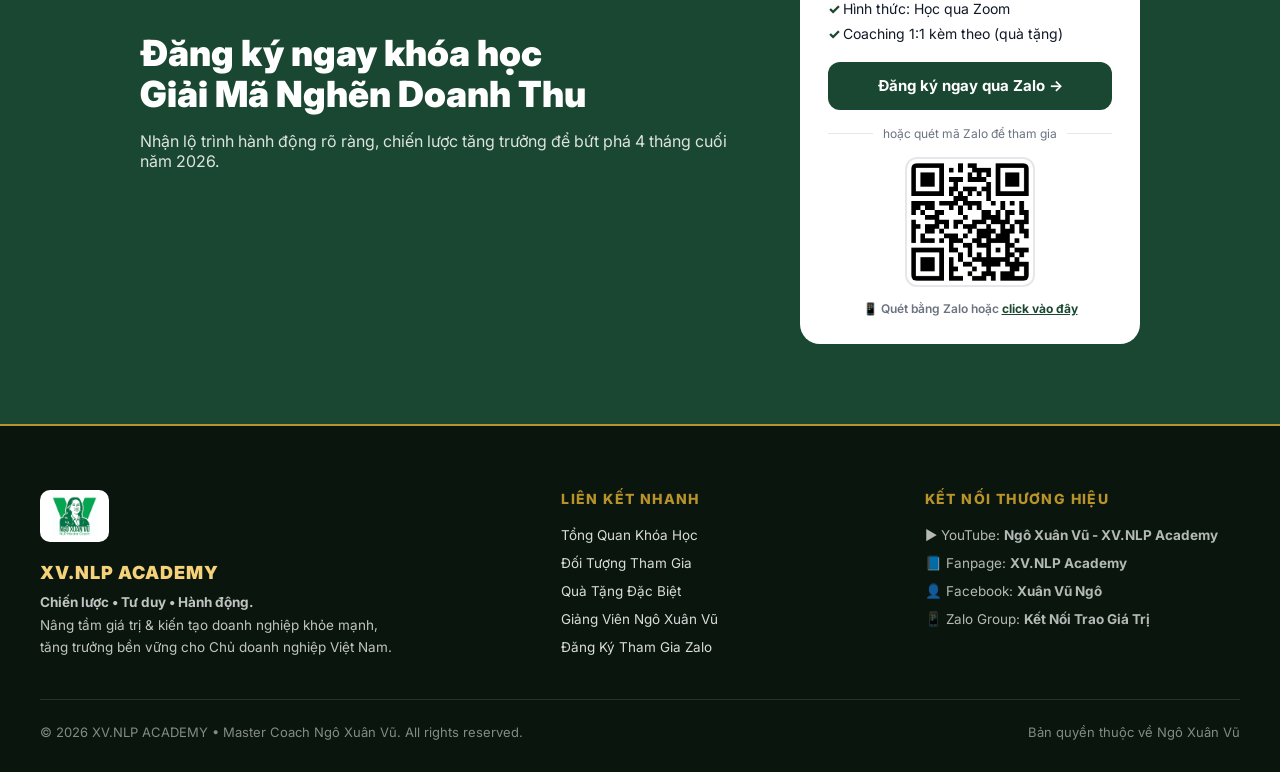
==== commit fb7b928d: "Make V1 and V2 completely standalone & optimize mobile UX for V1" ====
--- a/ban-cu.html
+++ b/ban-cu.html
@@ -1,26 +1,17 @@
 <!DOCTYPE html>
 <html lang="vi">
-
 <head>
   <meta charset="UTF-8" />
-  <meta name="viewport" content="width=device-width, initial-scale=1, maximum-scale=1" />
-  <title> Giải Mã Nghẽn Doanh Thu – Ngô Xuân Vũ | NLP Master Coach</title>
-  <meta name="description"
-    content="3 buổi coaching CEO SME đột phá: Giải Mã Nghẽn Doanh Thu. Đánh thức năng lực lãnh đạo bên trong bạn. 11–13/8/2026.">
+  <meta name="viewport" content="width=device-width, initial-scale=1, maximum-scale=1, user-scalable=no" />
+  <title>Giải Mã Nghẽn Doanh Thu — Master Coach Ngô Xuân Vũ | XV.NLP Academy</title>
+  <meta name="description" content="3 buổi coaching CEO SME đột phá: Giải Mã Nghẽn Doanh Thu. Đánh thức năng lực lãnh đạo bên trong bạn. 11–13/8/2026.">
   <link rel="icon" type="image/png" href="logo.png" />
   <link rel="preconnect" href="https://fonts.googleapis.com">
   <link rel="preconnect" href="https://fonts.gstatic.com" crossorigin>
-  <link href="https://fonts.googleapis.com/css2?family=Inter:wght@400;500;600;700;800;900&display=swap"
-    rel="stylesheet">
+  <link href="https://fonts.googleapis.com/css2?family=Inter:wght@400;500;600;700;800;900&display=swap" rel="stylesheet">
 
   <style>
-    *,
-    *::before,
-    *::after {
-      box-sizing: border-box;
-      margin: 0;
-      padding: 0;
-    }
+    *, *::before, *::after { box-sizing: border-box; margin: 0; padding: 0; }
 
     :root {
       --green: #1a4731;
@@ -45,9 +36,7 @@
       --orange-light: #ffedd5;
     }
 
-    html {
-      scroll-behavior: smooth;
-    }
+    html { scroll-behavior: smooth; }
 
     body {
       font-family: 'Inter', -apple-system, BlinkMacSystemFont, sans-serif;
@@ -63,7 +52,7 @@
       top: 0;
       z-index: 100;
       height: 64px;
-      background: rgba(255, 255, 255, 0.96);
+      background: rgba(255,255,255,0.96);
       backdrop-filter: blur(12px);
       border-bottom: 1px solid var(--neutral-200);
     }
@@ -120,15 +109,13 @@
 
     .nav-links a {
       font-size: 14px;
-      font-weight: 500;
+      font-weight: 600;
       color: var(--neutral-700);
       text-decoration: none;
       transition: color 0.2s;
     }
 
-    .nav-links a:hover {
-      color: var(--green);
-    }
+    .nav-links a:hover { color: var(--green); }
 
     .btn-primary {
       display: inline-flex;
@@ -151,7 +138,7 @@
     .btn-primary:hover {
       background: #163d28;
       transform: translateY(-1px);
-      box-shadow: 0 8px 20px rgba(26, 71, 49, 0.25);
+      box-shadow: 0 8px 20px rgba(26,71,49,0.25);
     }
 
     .btn-outline {
@@ -176,6 +163,50 @@
       transform: translateY(-1px);
     }
 
+    /* Mobile Nav Toggle & Drawer */
+    .nav-mobile-toggle {
+      display: none;
+      background: transparent;
+      border: none;
+      color: var(--neutral-800);
+      padding: 6px;
+      cursor: pointer;
+    }
+
+    .nav-mobile-drawer {
+      display: none;
+      position: absolute;
+      top: 64px;
+      left: 0;
+      right: 0;
+      background: var(--white);
+      border-bottom: 1px solid var(--neutral-200);
+      box-shadow: 0 12px 32px rgba(0,0,0,0.12);
+      padding: 20px 24px;
+      flex-direction: column;
+      gap: 14px;
+      transform: translateY(-10px);
+      opacity: 0;
+      pointer-events: none;
+      transition: all 0.3s ease;
+    }
+
+    .nav-mobile-drawer.active {
+      display: flex;
+      transform: translateY(0);
+      opacity: 1;
+      pointer-events: auto;
+    }
+
+    .nav-mobile-drawer a {
+      font-size: 15px;
+      font-weight: 600;
+      color: var(--neutral-800);
+      text-decoration: none;
+      padding: 8px 0;
+      border-bottom: 1px dashed var(--neutral-200);
+    }
+
     /* ───── HERO ───── */
     .hero {
       position: relative;
@@ -189,7 +220,7 @@
       max-width: 1200px;
       margin: 0 auto;
       display: grid;
-      grid-template-columns: 1fr 1fr;
+      grid-template-columns: 1.1fr 0.9fr;
       gap: 64px;
       align-items: center;
     }
@@ -216,21 +247,12 @@
     }
 
     @keyframes pulse-dot {
-
-      0%,
-      100% {
-        opacity: 1;
-        transform: scale(1);
-      }
-
-      50% {
-        opacity: 0.5;
-        transform: scale(0.8);
-      }
+      0%, 100% { opacity: 1; transform: scale(1); }
+      50% { opacity: 0.5; transform: scale(0.8); }
     }
 
     .hero-h1 {
-      font-size: clamp(36px, 4.5vw, 56px);
+      font-size: clamp(34px, 4.2vw, 56px);
       font-weight: 900;
       line-height: 1.08;
       letter-spacing: -0.04em;
@@ -238,9 +260,7 @@
       margin-bottom: 20px;
     }
 
-    .hero-h1 .accent {
-      color: var(--green);
-    }
+    .hero-h1 .accent { color: var(--green); }
 
     .hero-h1 .gold-accent {
       background: linear-gradient(135deg, var(--gold), var(--gold-mid));
@@ -269,7 +289,7 @@
       padding: 0 28px;
       font-size: 15px;
       border-radius: 14px;
-      box-shadow: 0 14px 30px rgba(26, 71, 49, 0.22);
+      box-shadow: 0 14px 30px rgba(26,71,49,0.22);
     }
 
     .hero-actions .btn-outline {
@@ -290,7 +310,7 @@
       position: relative;
       border-radius: 20px;
       overflow: hidden;
-      box-shadow: 0 20px 60px rgba(0, 0, 0, 0.12), 0 4px 16px rgba(0, 0, 0, 0.06);
+      box-shadow: 0 20px 60px rgba(0,0,0,0.12), 0 4px 16px rgba(0,0,0,0.06);
     }
 
     .hero-poster-wrap img {
@@ -305,14 +325,14 @@
       bottom: 16px;
       left: 16px;
       right: 16px;
-      background: rgba(255, 255, 255, 0.95);
+      background: rgba(255,255,255,0.95);
       backdrop-filter: blur(8px);
       border-radius: 12px;
       padding: 12px 16px;
       display: flex;
       align-items: center;
       gap: 10px;
-      box-shadow: 0 4px 16px rgba(0, 0, 0, 0.12);
+      box-shadow: 0 4px 16px rgba(0,0,0,0.12);
     }
 
     .hero-poster-badge .dot-live {
@@ -370,9 +390,7 @@
       border-right: 1px solid var(--neutral-200);
     }
 
-    .stat-item:last-child {
-      border-right: none;
-    }
+    .stat-item:last-child { border-right: none; }
 
     .stat-item .big {
       font-size: 36px;
@@ -391,19 +409,9 @@
     }
 
     /* ───── SECTION SHARED ───── */
-    .section {
-      padding: 80px 24px;
-    }
-
-    .section-alt {
-      background: var(--neutral-50);
-    }
-
-    .section-inner {
-      max-width: 1200px;
-      margin: 0 auto;
-    }
-
+    .section { padding: 80px 24px; }
+    .section-alt { background: var(--neutral-50); }
+    .section-inner { max-width: 1200px; margin: 0 auto; }
     .section-label {
       font-size: 12px;
       font-weight: 700;
@@ -412,7 +420,6 @@
       color: var(--green);
       margin-bottom: 12px;
     }
-
     .section-title {
       font-size: clamp(26px, 3.5vw, 40px);
       font-weight: 800;
@@ -422,13 +429,6 @@
       margin-bottom: 16px;
     }
 
-    .section-desc {
-      font-size: 16px;
-      line-height: 1.75;
-      color: var(--neutral-500);
-      max-width: 640px;
-    }
-
     /* ───── WHO SECTION ───── */
     .who-grid {
       display: grid;
@@ -447,7 +447,7 @@
 
     .who-card:hover {
       transform: translateY(-3px);
-      box-shadow: 0 12px 40px rgba(0, 0, 0, 0.08);
+      box-shadow: 0 12px 40px rgba(0,0,0,0.08);
     }
 
     .who-card-icon {
@@ -460,29 +460,10 @@
       margin-bottom: 20px;
     }
 
-    .who-card-icon.red {
-      background: #fef2f2;
-      color: #dc2626;
-      border: 1px solid #fecaca;
-    }
-
-    .who-card-icon.gold {
-      background: #fffbeb;
-      color: #d97706;
-      border: 1px solid #fde68a;
-    }
-
-    .who-card-icon.orange {
-      background: #fff7ed;
-      color: #ea580c;
-      border: 1px solid #ffedd5;
-    }
-
-    .who-card-icon.green {
-      background: #f0fdf4;
-      color: #166534;
-      border: 1px solid #bbf7d0;
-    }
+    .who-card-icon.red { background: #fef2f2; color: #dc2626; border: 1px solid #fecaca; }
+    .who-card-icon.gold { background: #fffbeb; color: #d97706; border: 1px solid #fde68a; }
+    .who-card-icon.orange { background: #fff7ed; color: #ea580c; border: 1px solid #ffedd5; }
+    .who-card-icon.green { background: #f0fdf4; color: #166534; border: 1px solid #bbf7d0; }
 
     .who-card h3 {
       font-size: 16px;
@@ -516,7 +497,7 @@
 
     .gift-card:hover {
       transform: translateY(-3px);
-      box-shadow: 0 12px 40px rgba(0, 0, 0, 0.08);
+      box-shadow: 0 12px 40px rgba(0,0,0,0.08);
       border-color: var(--green-light);
     }
 
@@ -588,7 +569,7 @@
       border: 1px solid var(--neutral-200);
       overflow: hidden;
       position: relative;
-      box-shadow: 0 20px 40px rgba(0, 0, 0, 0.2);
+      box-shadow: 0 20px 40px rgba(0,0,0,0.2);
     }
 
     .coach-photo-bg img {
@@ -607,7 +588,7 @@
       border: 1px solid var(--neutral-200);
       border-radius: 16px;
       padding: 16px 20px;
-      box-shadow: 0 12px 32px rgba(0, 0, 0, 0.12);
+      box-shadow: 0 12px 32px rgba(0,0,0,0.12);
       color: var(--neutral-900);
     }
 
@@ -654,7 +635,7 @@
     .coach-bio {
       font-size: 15px;
       line-height: 1.7;
-      color: rgba(255, 255, 255, 0.8);
+      color: rgba(255,255,255,0.8);
       margin-bottom: 24px;
     }
 
@@ -670,7 +651,7 @@
       align-items: center;
       gap: 12px;
       font-size: 14px;
-      color: rgba(255, 255, 255, 0.9);
+      color: rgba(255,255,255,0.9);
       font-weight: 500;
     }
 
@@ -718,7 +699,7 @@
 
     .cta-desc {
       font-size: 16px;
-      color: rgba(255, 255, 255, 0.85);
+      color: rgba(255,255,255,0.85);
       margin-bottom: 24px;
     }
 
@@ -729,26 +710,9 @@
       color: var(--neutral-900);
     }
 
-    .cta-box h3 {
-      font-size: 18px;
-      font-weight: 800;
-      margin-bottom: 16px;
-    }
-
-    .cta-list {
-      list-style: none;
-      margin-bottom: 20px;
-      display: flex;
-      flex-direction: column;
-      gap: 8px;
-      font-size: 14px;
-    }
-
-    .cta-list li::before {
-      content: '✓ ';
-      color: var(--green);
-      font-weight: 800;
-    }
+    .cta-box h3 { font-size: 18px; font-weight: 800; margin-bottom: 16px; }
+    .cta-list { list-style: none; margin-bottom: 20px; display: flex; flex-direction: column; gap: 8px; font-size: 14px; }
+    .cta-list li::before { content: '✓ '; color: var(--green); font-weight: 800; }
 
     .cta-btn {
       display: flex;
@@ -765,9 +729,7 @@
       transition: all 0.2s;
     }
 
-    .cta-btn:hover {
-      background: #123323;
-    }
+    .cta-btn:hover { background: #123323; }
 
     .qr-divider {
       display: flex;
@@ -777,22 +739,9 @@
       font-size: 12px;
       color: var(--neutral-500);
     }
-
-    .qr-divider::before,
-    .qr-divider::after {
-      content: '';
-      flex: 1;
-      height: 1px;
-      background: var(--neutral-200);
-    }
-
-    .qr-wrap {
-      display: flex;
-      flex-direction: column;
-      align-items: center;
-      gap: 10px;
-    }
-
+    .qr-divider::before, .qr-divider::after { content: ''; flex: 1; height: 1px; background: var(--neutral-200); }
+
+    .qr-wrap { display: flex; flex-direction: column; align-items: center; gap: 10px; }
     .qr-wrap img {
       width: 130px;
       height: 130px;
@@ -802,315 +751,409 @@
       background: white;
     }
 
-    .qr-label {
-      font-size: 12px;
-      font-weight: 600;
-      color: var(--neutral-500);
-      text-align: center;
-    }
-
-    /* ───── FOOTER ───── */
+    .qr-label { font-size: 12px; font-weight: 600; color: var(--neutral-500); text-align: center; }
+
+    /* ───── ENHANCED STANDALONE FOOTER ───── */
     .footer {
-      background: var(--neutral-900);
+      background: #09150d;
       color: var(--white);
-      padding: 60px 24px 32px;
+      padding: 64px 24px 32px;
+      border-top: 2px solid var(--gold);
     }
 
     .footer-inner {
       max-width: 1200px;
       margin: 0 auto;
       display: grid;
-      grid-template-columns: 2fr 1fr 1fr;
+      grid-template-columns: 1.5fr 1fr 1fr;
       gap: 48px;
       padding-bottom: 40px;
-      border-bottom: 1px solid rgba(255, 255, 255, 0.1);
-    }
-
+      border-bottom: 1px solid rgba(255,255,255,0.12);
+    }
+
+    .footer-logo-img {
+      height: 52px;
+      width: auto;
+      background: var(--white);
+      padding: 6px 12px;
+      border-radius: 10px;
+      margin-bottom: 16px;
+      object-fit: contain;
+    }
+
+    .footer-brand-title {
+      font-size: 18px;
+      font-weight: 900;
+      color: var(--gold-bright);
+      letter-spacing: 0.05em;
+      margin-bottom: 8px;
+    }
+
+    .footer-brand-desc {
+      font-size: 13.5px;
+      line-height: 1.7;
+      color: rgba(255,255,255,0.75);
+      max-width: 360px;
+    }
+
+    .footer-heading {
+      font-size: 14px;
+      font-weight: 800;
+      text-transform: uppercase;
+      letter-spacing: 0.1em;
+      color: var(--gold);
+      margin-bottom: 20px;
+    }
+
+    .footer-links {
+      list-style: none;
+      display: flex;
+      flex-direction: column;
+      gap: 12px;
+    }
+
+    .footer-links li {
+      font-size: 13.5px;
+      color: rgba(255,255,255,0.7);
+    }
+
+    .footer-links a {
+      color: rgba(255,255,255,0.85);
+      text-decoration: none;
+      transition: all 0.2s;
+    }
+
+    .footer-links a:hover {
+      color: var(--gold-bright);
+    }
+
+    .footer-bottom {
+      max-width: 1200px;
+      margin: 24px auto 0;
+    }
+
+    .footer-bottom-inner {
+      display: flex;
+      align-items: center;
+      justify-content: space-between;
+      font-size: 13px;
+      color: rgba(255,255,255,0.5);
+    }
+
+    /* ───── MOBILE RESPONSIVE MEDIA QUERIES ───── */
     @media (max-width: 900px) {
-
-      .hero-inner,
-      .who-grid,
-      .gifts-grid,
-      .cta-card,
-      .footer-inner {
-        grid-template-columns: 1fr;
-      }
+      .nav-links { display: none; }
+      .nav-mobile-toggle { display: block; }
+      .hero-inner { grid-template-columns: 1fr; gap: 36px; }
+      .who-grid, .gifts-grid, .cta-card, .coach-inner, .footer-inner { grid-template-columns: 1fr; gap: 32px; }
+      .stats-inner { grid-template-columns: repeat(2, 1fr); gap: 16px; }
+      .stat-item { border-right: none; border-bottom: 1px solid var(--neutral-200); padding: 16px; }
+      .stat-item:last-child { border-bottom: none; }
+      .hero { padding: 44px 16px 56px; }
+      .section { padding: 56px 16px; }
+      .hero-h1 { font-size: clamp(28px, 7vw, 38px); }
+      .hero-desc { font-size: 15px; }
+      .hero-actions .btn-primary, .hero-actions .btn-outline { width: 100%; justify-content: center; }
+      .footer-bottom-inner { flex-direction: column; gap: 12px; text-align: center; }
     }
   </style>
 </head>
-
 <body>
 
-  <!-- STICKY NAV -->
-  <header class="nav">
-    <div class="nav-inner">
-      <a class="nav-brand" href="#">
-        <img src="logo.png" alt="Ngô Xuân Vũ Logo" />
-        <div class="nav-brand-text">
-          <strong>NGÔ XUÂN VŨ</strong>
-          <span>NLP Master Coach</span>
+<!-- STICKY NAV -->
+<header class="nav">
+  <div class="nav-inner">
+    <a class="nav-brand" href="#">
+      <img src="logo.png" alt="Ngô Xuân Vũ Logo" />
+      <div class="nav-brand-text">
+        <strong>NGÔ XUÂN VŨ</strong>
+        <span>NLP Master Coach</span>
+      </div>
+    </a>
+    <nav class="nav-links">
+      <a href="#tong-quan">Tổng quan</a>
+      <a href="#doi-tuong">Đối tượng</a>
+      <a href="#qua-tang">Quà tặng</a>
+      <a href="#coach">Giảng viên</a>
+    </nav>
+    <div style="display: flex; align-items: center; gap: 10px;">
+      <a href="https://zalo.me/g/bpmqbq067" target="_blank" rel="noopener" class="btn-primary">Đăng ký Zalo</a>
+      <button class="nav-mobile-toggle" id="v1-mobile-toggle" aria-label="Menu Mobile">
+        <svg width="24" height="24" viewBox="0 0 24 24" fill="none" stroke="currentColor" stroke-width="2.5"><line x1="3" y1="12" x2="21" y2="12"/><line x1="3" y1="6" x2="21" y2="6"/><line x1="3" y1="18" x2="21" y2="18"/></svg>
+      </button>
+    </div>
+  </div>
+
+  <!-- Mobile Slide-out Drawer -->
+  <div class="nav-mobile-drawer" id="v1-mobile-drawer">
+    <a href="#tong-quan" class="v1-nav-item">Tổng quan khóa học</a>
+    <a href="#doi-tuong" class="v1-nav-item">Đối tượng tham gia</a>
+    <a href="#qua-tang" class="v1-nav-item">Quà tặng đặc biệt</a>
+    <a href="#coach" class="v1-nav-item">Giảng viên Ngô Xuân Vũ</a>
+    <a href="https://zalo.me/g/bpmqbq067" target="_blank" rel="noopener" class="btn-primary" style="width:100%;margin-top:10px;">Đăng ký tham gia Zalo →</a>
+  </div>
+</header>
+
+<!-- HERO -->
+<section class="hero" id="tong-quan">
+  <div class="hero-inner">
+
+    <!-- Left -->
+    <div>
+      <div class="hero-tag">
+        <div class="hero-tag-dot"></div>
+        3 buổi Coaching Online · 11–13/8/2026
+      </div>
+      <h1 class="hero-h1">
+        Giải mã <span class="gold-accent">nghẽn<br>doanh thu</span><br>
+        <span class="accent">đột phá bứt phá</span>
+      </h1>
+      <p class="hero-desc">
+        Chương trình coaching CEO SME chuyên sâu: chẩn đoán 12 điểm nghẽn, xây chiến lược tăng trưởng và vận hành đội ngũ tự động nhân bản — trong 3 buổi tối.
+      </p>
+      <div class="hero-actions">
+        <a href="https://zalo.me/g/bpmqbq067" class="btn-primary" target="_blank" rel="noopener">Đăng ký ngay qua Zalo</a>
+        <a href="#doi-tuong" class="btn-outline">Xem chi tiết khóa học</a>
+      </div>
+      <p class="hero-note">Số lượng có hạn · Ưu tiên đăng ký sớm · Học Online 20:00–22:00</p>
+    </div>
+
+    <!-- Right: Poster image -->
+    <div class="hero-poster-wrap">
+      <img src="poster.jpg" alt="Khóa học Giải Mã Nghẽn Doanh Thu – Ngô Xuân Vũ NLP Master Coach" />
+      <div class="hero-poster-badge">
+        <div class="dot-live"></div>
+        <span>Đăng ký qua Zalo</span>
+        <a href="https://zalo.me/g/bpmqbq067" target="_blank" rel="noopener">Tham gia ngay →</a>
+      </div>
+    </div>
+
+  </div>
+</section>
+
+<!-- STATS STRIP -->
+<div class="stats-strip">
+  <div class="stats-inner">
+    <div class="stat-item">
+      <div class="big">3</div>
+      <div class="small">Buổi coaching chuyên sâu</div>
+    </div>
+    <div class="stat-item">
+      <div class="big">12</div>
+      <div class="small">Điểm nghẽn doanh thu</div>
+    </div>
+    <div class="stat-item">
+      <div class="big">1:1</div>
+      <div class="small">Coaching cá nhân 60 phút</div>
+    </div>
+    <div class="stat-item">
+      <div class="big">4T</div>
+      <div class="small">Chiến lược bứt phá cuối năm</div>
+    </div>
+  </div>
+</div>
+
+<!-- DÀNH CHO AI -->
+<section class="section" id="doi-tuong">
+  <div class="section-inner">
+    <div class="section-label">Dành cho ai?</div>
+    <h2 class="section-title">Chương trình được thiết kế cho Chủ DN · CEO · Quản lý cấp trung</h2>
+    <div class="who-grid">
+      <div class="who-card">
+        <div class="who-card-icon red">
+          <svg width="24" height="24" viewBox="0 0 24 24" fill="none" stroke="currentColor" stroke-width="2"><path d="M22 17L13.5 8.5L8.5 13.5L2 7"/><polyline points="16 17 22 17 22 11"/></svg>
         </div>
-      </a>
-      <nav class="nav-links">
-        <a href="#doi-tuong">Đối tượng</a>
-        <a href="#coach">Giảng viên</a>
-        <a href="#qua-tang">Quà tặng</a>
-      </nav>
-      <a href="https://zalo.me/g/bpmqbq067" target="_blank" rel="noopener" class="btn-primary">Đăng ký Zalo</a>
-    </div>
-  </header>
-
-  <!-- HERO -->
-  <section class="hero" id="tong-quan">
-    <div class="hero-inner">
-
-      <!-- Left -->
-      <div>
-        <div class="hero-tag">
-          <div class="hero-tag-dot"></div>
-          3 buổi Coaching Online · 11–13/8/2026
+        <h3>Doanh thu chững lại, không bứt phá</h3>
+        <p>Kinh doanh ổn định nhưng không tăng trưởng. Cảm giác cố gắng mãi không tiến lên được.</p>
+      </div>
+      <div class="who-card">
+        <div class="who-card-icon gold">
+          <svg width="24" height="24" viewBox="0 0 24 24" fill="none" stroke="currentColor" stroke-width="2"><path d="M17 21v-2a4 4 0 0 0-4-4H5a4 4 0 0 0-4 4v2"/><circle cx="9" cy="7" r="4"/><path d="M23 21v-2a4 4 0 0 0-3-3.87"/><path d="M16 3.13a4 4 0 0 1 0 7.75"/></svg>
         </div>
-        <h1 class="hero-h1">
-          Giải mã <span class="gold-accent">nghẽn<br>doanh thu</span><br>
-          <span class="accent">đột phá bứt phá</span>
-        </h1>
-        <p class="hero-desc">
-          Chương trình coaching CEO SME chuyên sâu: chẩn đoán 12 điểm nghẽn, xây chiến lược tăng trưởng và vận hành đội
-          ngũ tự động nhân bản — trong 3 buổi tối.
-        </p>
-        <div class="hero-actions">
-          <a href="https://zalo.me/g/bpmqbq067" class="btn-primary" target="_blank" rel="noopener">Đăng ký ngay qua
-            Zalo</a>
-          <a href="#chuong-trinh" class="btn-outline">Xem chương trình</a>
+        <h3>Đội ngũ thiếu động lực, rời rạc</h3>
+        <p>Nhân sự thiếu chủ động, rời rạc. CEO phải trực tiếp xử lý mọi việc thay vì tập trung chiến lược.</p>
+      </div>
+      <div class="who-card">
+        <div class="who-card-icon orange">
+          <svg width="24" height="24" viewBox="0 0 24 24" fill="none" stroke="currentColor" stroke-width="2"><polygon points="1 6 1 22 8 18 16 22 23 18 23 2 16 6 8 2 1 6"/><line x1="8" y1="2" x2="8" y2="18"/><line x1="16" y1="6" x2="16" y2="22"/></svg>
         </div>
-        <p class="hero-note">Số lượng có hạn · Ưu tiên đăng ký sớm · Học Online 20:00–22:00</p>
-      </div>
-
-      <!-- Right: Poster image -->
-      <div class="hero-poster-wrap">
-        <img src="poster.jpg" alt="Khóa học Giải Mã Nghẽn Doanh Thu – Ngô Xuân Vũ NLP Master Coach" />
-        <div class="hero-poster-badge">
-          <div class="dot-live"></div>
-          <span>Đăng ký qua Zalo</span>
-          <a href="https://zalo.me/g/bpmqbq067" target="_blank" rel="noopener">Tham gia ngay →</a>
+        <h3>Chiến lược chưa rõ ràng, thiếu hệ thống</h3>
+        <p>Có tầm nhìn nhưng không biết triển khai. Thiếu lộ trình hành động cụ thể, đo lường được.</p>
+      </div>
+      <div class="who-card">
+        <div class="who-card-icon green">
+          <svg width="24" height="24" viewBox="0 0 24 24" fill="none" stroke="currentColor" stroke-width="2"><polyline points="23 6 13.5 15.5 8.5 10.5 1 18"/><polyline points="17 6 23 6 23 12"/></svg>
         </div>
-      </div>
-
-    </div>
-  </section>
-
-  <!-- STATS STRIP -->
-  <div class="stats-strip">
-    <div class="stats-inner">
-      <div class="stat-item">
-        <div class="big">3</div>
-        <div class="small">Buổi coaching chuyên sâu</div>
-      </div>
-      <div class="stat-item">
-        <div class="big">12</div>
-        <div class="small">Điểm nghẽn doanh thu</div>
-      </div>
-      <div class="stat-item">
-        <div class="big">1:1</div>
-        <div class="small">Coaching cá nhân 60 phút</div>
-      </div>
-      <div class="stat-item">
-        <div class="big">4T</div>
-        <div class="small">Chiến lược bứt phá cuối năm</div>
+        <h3>Muốn tăng trưởng mạnh 4 tháng cuối năm</h3>
+        <p>Cần một kế hoạch bứt phá rõ ràng, có định hướng chuyên sâu từ NLP Master Coach.</p>
       </div>
     </div>
   </div>
-
-  <!-- DÀNH CHO AI -->
-  <section class="section" id="doi-tuong">
-    <div class="section-inner">
-      <div class="section-label">Dành cho ai?</div>
-      <h2 class="section-title">Chương trình được thiết kế cho Chủ DN · CEO · Quản lý cấp trung</h2>
-      <div class="who-grid">
-        <div class="who-card">
-          <div class="who-card-icon red">
-            <svg width="24" height="24" viewBox="0 0 24 24" fill="none" stroke="currentColor" stroke-width="2">
-              <path d="M22 17L13.5 8.5L8.5 13.5L2 7" />
-              <polyline points="16 17 22 17 22 11" />
-            </svg>
+</section>
+
+<!-- QUÀ TẶNG -->
+<section class="section section-alt" id="qua-tang">
+  <div class="section-inner">
+    <div class="section-label">Quà tặng đặc biệt</div>
+    <h2 class="section-title">Đăng ký sớm nhận thêm 2 quà tặng giá trị</h2>
+    <div class="gifts-grid">
+      <div class="gift-card">
+        <div class="gift-tag">Quà tặng 01</div>
+        <div class="gift-icon">
+          <svg width="26" height="26" viewBox="0 0 24 24" fill="none" stroke="currentColor" stroke-width="2"><path d="M14 2H6a2 2 0 0 0-2 2v16a2 2 0 0 0 2 2h12a2 2 0 0 0 2-2V8z"/><polyline points="14 2 14 8 20 8"/><line x1="16" y1="13" x2="8" y2="13"/><line x1="16" y1="17" x2="8" y2="17"/></svg>
+        </div>
+        <h3>Phiếu Chẩn Đoán 12 Điểm Nghẽn Doanh Thu™</h3>
+        <p>Coaching 1:1 trực tiếp cùng chuyên gia 60 phút chẩn đoán chi tiết điểm nghẽn doanh nghiệp.</p>
+      </div>
+      <div class="gift-card">
+        <div class="gift-tag">Quà tặng 02</div>
+        <div class="gift-icon">
+          <svg width="26" height="26" viewBox="0 0 24 24" fill="none" stroke="currentColor" stroke-width="2"><circle cx="12" cy="12" r="10"/><path d="M12 6v6l4 2"/></svg>
+        </div>
+        <h3>1 Giờ Định Hướng Trước Khóa Học</h3>
+        <p>Phiên làm việc 1 kèm 1 trực tiếp cùng chuyên gia Ngô Xuân Vũ thiết lập lộ trình cá nhân hóa.</p>
+      </div>
+    </div>
+  </div>
+</section>
+
+<!-- GIẢNG VIÊN -->
+<section class="coach-section" id="coach">
+  <div class="coach-inner">
+    <div class="coach-photo-wrap">
+      <div class="coach-photo-bg">
+        <img src="coach_hero.png" alt="Coach Ngô Xuân Vũ – NLP Master Coach" />
+      </div>
+      <div class="coach-photo-badge">
+        <div class="badge-num">10+</div>
+        <div class="badge-txt">Năm kinh nghiệm<br>coaching CEO</div>
+      </div>
+    </div>
+
+    <div>
+      <div class="coach-label">Giảng viên / Master Coach</div>
+      <h2 class="coach-name">Ngô Xuân Vũ</h2>
+      <div class="coach-title">NLP Master Coach</div>
+      <p class="coach-bio">
+        Chuyên gia hàng đầu về giải cứu doanh thu và phát triển doanh nghiệp tự động nhân bản. Với hơn 10 năm kinh nghiệm coaching CEO SME, đã giúp hàng trăm doanh nghiệp bứt phá doanh thu và xây dựng hệ thống vận hành tự động.
+      </p>
+      <ul class="coach-creds">
+        <li>
+          <div class="cred-dot">
+            <svg viewBox="0 0 10 10"><polyline points="2,5 4,8 8,2"/></svg>
           </div>
-          <h3>Doanh thu chững lại, không bứt phá</h3>
-          <p>Kinh doanh ổn định nhưng không tăng trưởng. Cảm giác cố gắng mãi không tiến lên được.</p>
-        </div>
-        <div class="who-card">
-          <div class="who-card-icon gold">
-            <svg width="24" height="24" viewBox="0 0 24 24" fill="none" stroke="currentColor" stroke-width="2">
-              <path d="M17 21v-2a4 4 0 0 0-4-4H5a4 4 0 0 0-4 4v2" />
-              <circle cx="9" cy="7" r="4" />
-              <path d="M23 21v-2a4 4 0 0 0-3-3.87" />
-              <path d="M16 3.13a4 4 0 0 1 0 7.75" />
-            </svg>
+          Chủ tịch SBC MeMong
+        </li>
+        <li>
+          <div class="cred-dot">
+            <svg viewBox="0 0 10 10"><polyline points="2,5 4,8 8,2"/></svg>
           </div>
-          <h3>Đội ngũ thiếu động lực, rời rạc</h3>
-          <p>Nhân sự thiếu chủ động, rời rạc. CEO phải trực tiếp xử lý mọi việc thay vì tập trung chiến lược.</p>
-        </div>
-        <div class="who-card">
-          <div class="who-card-icon orange">
-            <svg width="24" height="24" viewBox="0 0 24 24" fill="none" stroke="currentColor" stroke-width="2">
-              <polygon points="1 6 1 22 8 18 16 22 23 18 23 2 16 6 8 2 1 6" />
-              <line x1="8" y1="2" x2="8" y2="18" />
-              <line x1="16" y1="6" x2="16" y2="22" />
-            </svg>
+          Nhà sáng lập XV.NLP ACADEMY
+        </li>
+        <li>
+          <div class="cred-dot">
+            <svg viewBox="0 0 10 10"><polyline points="2,5 4,8 8,2"/></svg>
           </div>
-          <h3>Chiến lược chưa rõ ràng, thiếu hệ thống</h3>
-          <p>Có tầm nhìn nhưng không biết triển khai. Thiếu lộ trình hành động cụ thể, đo lường được.</p>
-        </div>
-        <div class="who-card">
-          <div class="who-card-icon green">
-            <svg width="24" height="24" viewBox="0 0 24 24" fill="none" stroke="currentColor" stroke-width="2">
-              <polyline points="23 6 13.5 15.5 8.5 10.5 1 18" />
-              <polyline points="17 6 23 6 23 12" />
-            </svg>
-          </div>
-          <h3>Muốn tăng trưởng mạnh 4 tháng cuối năm</h3>
-          <p>Cần một kế hoạch bứt phá rõ ràng, có định hướng chuyên sâu từ NLP Master Coach.</p>
-        </div>
-      </div>
-    </div>
-  </section>
-
-  <!-- QUÀ TẶNG -->
-  <section class="section section-alt" id="qua-tang">
-    <div class="section-inner">
-      <div class="section-label">Quà tặng đặc biệt</div>
-      <h2 class="section-title">Đăng ký sớm nhận thêm 2 quà tặng giá trị</h2>
-      <div class="gifts-grid">
-        <div class="gift-card">
-          <div class="gift-tag">Quà tặng 01</div>
-          <div class="gift-icon">
-            <svg width="26" height="26" viewBox="0 0 24 24" fill="none" stroke="currentColor" stroke-width="2">
-              <path d="M14 2H6a2 2 0 0 0-2 2v16a2 2 0 0 0 2 2h12a2 2 0 0 0 2-2V8z" />
-              <polyline points="14 2 14 8 20 8" />
-              <line x1="16" y1="13" x2="8" y2="13" />
-              <line x1="16" y1="17" x2="8" y2="17" />
-            </svg>
-          </div>
-          <h3>Phiếu Chẩn Đoán 12 Điểm Nghẽn Doanh Thu™</h3>
-          <p>Coaching 1:1 trực tiếp cùng chuyên gia 60 phút chẩn đoán chi tiết điểm nghẽn doanh nghiệp.</p>
-        </div>
-        <div class="gift-card">
-          <div class="gift-tag">Quà tặng 02</div>
-          <div class="gift-icon">
-            <svg width="26" height="26" viewBox="0 0 24 24" fill="none" stroke="currentColor" stroke-width="2">
-              <circle cx="12" cy="12" r="10" />
-              <path d="M12 6v6l4 2" />
-            </svg>
-          </div>
-          <h3>1 Giờ Định Hướng Trước Khóa Học</h3>
-          <p>Phiên làm việc 1 kèm 1 trực tiếp cùng chuyên gia Ngô Xuân Vũ thiết lập lộ trình cá nhân hóa.</p>
-        </div>
-      </div>
-    </div>
-  </section>
-
-  <!-- GIẢNG VIÊN -->
-  <section class="coach-section" id="coach">
-    <div class="coach-inner">
-      <div class="coach-photo-wrap">
-        <div class="coach-photo-bg">
-          <img src="coach_hero.png" alt="Coach Ngô Xuân Vũ – NLP Master Coach" />
-        </div>
-        <div class="coach-photo-badge">
-          <div class="badge-num">10+</div>
-          <div class="badge-txt">Năm kinh nghiệm<br>coaching CEO</div>
-        </div>
-      </div>
-
-      <div>
-        <div class="coach-label">Giảng viên / Master Coach</div>
-        <h2 class="coach-name">Ngô Xuân Vũ</h2>
-        <div class="coach-title">NLP Master Coach</div>
-        <p class="coach-bio">
-          Chuyên gia hàng đầu về giải cứu doanh thu và phát triển doanh nghiệp tự động nhân bản. Với hơn 10 năm kinh
-          nghiệm coaching CEO SME, đã giúp hàng trăm doanh nghiệp bứt phá doanh thu và xây dựng hệ thống vận hành tự
-          động.
-        </p>
-        <ul class="coach-creds">
-          <li>
-            <div class="cred-dot">
-              <svg viewBox="0 0 10 10">
-                <polyline points="2,5 4,8 8,2" />
-              </svg>
-            </div>
-            Chủ tịch SBC MeMong
-          </li>
-          <li>
-            <div class="cred-dot">
-              <svg viewBox="0 0 10 10">
-                <polyline points="2,5 4,8 8,2" />
-              </svg>
-            </div>
-            Nhà sáng lập XV.NLP ACADEMY
-          </li>
-          <li>
-            <div class="cred-dot">
-              <svg viewBox="0 0 10 10">
-                <polyline points="2,5 4,8 8,2" />
-              </svg>
-            </div>
-            Chuyên gia giải cứu doanh thu &amp; phát triển doanh nghiệp tự động nhân bản
-          </li>
-        </ul>
-      </div>
-    </div>
-  </section>
-
-  <!-- CTA -->
-  <section class="cta-section" id="dang-ky">
-    <div class="cta-card">
-      <div>
-        <h2 class="cta-title">Đăng ký ngay khóa học<br>Giải Mã Nghẽn Doanh Thu</h2>
-        <p class="cta-desc">Nhận lộ trình hành động rõ ràng, chiến lược tăng trưởng để bứt phá 4 tháng cuối năm 2026.
-        </p>
-      </div>
-      <div class="cta-box">
-        <h3>Thông tin khóa học</h3>
-        <ul class="cta-list">
-          <li>3 buổi Online: 11, 12, 13 tháng 8/2026</li>
-          <li>Giờ học: 20:00 – 22:00 mỗi tối</li>
-          <li>Hình thức: Học qua Zoom</li>
-          <li>Coaching 1:1 kèm theo (quà tặng)</li>
-        </ul>
-        <a href="https://zalo.me/g/bpmqbq067" id="main-register-btn" class="cta-btn" target="_blank" rel="noopener">Đăng
-          ký ngay qua Zalo →</a>
-        <div class="qr-divider">hoặc quét mã Zalo để tham gia</div>
-        <div class="qr-wrap">
-          <a href="https://zalo.me/g/bpmqbq067" target="_blank" rel="noopener">
-            <img src="qr_zalo.png" alt="Mã QR Zalo" />
-          </a>
-          <div class="qr-label">📱 Quét bằng Zalo hoặc <a href="https://zalo.me/g/bpmqbq067" target="_blank"
-              style="color:var(--green);font-weight:700;">click vào đây</a></div>
-        </div>
-      </div>
-    </div>
-  </section>
-
-  <!-- FOOTER -->
-  <footer class="footer">
-    <div class="footer-inner">
-      <div>
-        <img src="logo.png" alt="Ngô Xuân Vũ Logo"
-          style="height:48px;background:white;padding:4px;border-radius:8px;margin-bottom:12px;" />
-        <h3>XV.NLP ACADEMY</h3>
-        <p style="font-size:13px;color:rgba(255,255,255,0.6);margin-top:8px;">Nâng tầm giá trị – Kiến tạo tương lai.</p>
-      </div>
-      <div>
-        <h4 style="color:var(--gold);margin-bottom:12px;">Liên kết nhanh</h4>
-        <p><a href="index.html" style="color:var(--gold-bright);font-weight:700;text-decoration:none;">👉 Chuyển sang
-            Bản Mới (Masterclass Theme)</a></p>
-      </div>
-      <div>
-        <h4 style="color:var(--gold);margin-bottom:12px;">Liên hệ</h4>
-        <p style="font-size:13px;color:rgba(255,255,255,0.6);">Zalo Group: Kết Nối Trao Giá Trị</p>
-      </div>
-    </div>
-  </footer>
+          Chuyên gia giải cứu doanh thu &amp; phát triển doanh nghiệp tự động nhân bản
+        </li>
+      </ul>
+    </div>
+  </div>
+</section>
+
+<!-- CTA -->
+<section class="cta-section" id="dang-ky">
+  <div class="cta-card">
+    <div>
+      <h2 class="cta-title">Đăng ký ngay khóa học<br>Giải Mã Nghẽn Doanh Thu</h2>
+      <p class="cta-desc">Nhận lộ trình hành động rõ ràng, chiến lược tăng trưởng để bứt phá 4 tháng cuối năm 2026.</p>
+    </div>
+    <div class="cta-box">
+      <h3>Thông tin khóa học</h3>
+      <ul class="cta-list">
+        <li>3 buổi Online: 11, 12, 13 tháng 8/2026</li>
+        <li>Giờ học: 20:00 – 22:00 mỗi tối</li>
+        <li>Hình thức: Học qua Zoom</li>
+        <li>Coaching 1:1 kèm theo (quà tặng)</li>
+      </ul>
+      <a href="https://zalo.me/g/bpmqbq067" id="main-register-btn" class="cta-btn" target="_blank" rel="noopener">Đăng ký ngay qua Zalo →</a>
+      <div class="qr-divider">hoặc quét mã Zalo để tham gia</div>
+      <div class="qr-wrap">
+        <a href="https://zalo.me/g/bpmqbq067" target="_blank" rel="noopener">
+          <img src="qr_zalo.png" alt="Mã QR Zalo" />
+        </a>
+        <div class="qr-label">📱 Quét bằng Zalo hoặc <a href="https://zalo.me/g/bpmqbq067" target="_blank" style="color:var(--green);font-weight:700;">click vào đây</a></div>
+      </div>
+    </div>
+  </div>
+</section>
+
+<!-- STANDALONE PREMIUM FOOTER -->
+<footer class="footer">
+  <div class="footer-inner">
+    <div>
+      <img src="logo.png" alt="Ngô Xuân Vũ Logo" class="footer-logo-img" />
+      <h3 class="footer-brand-title">XV.NLP ACADEMY</h3>
+      <p class="footer-brand-desc">
+        <strong>Chiến lược • Tư duy • Hành động.</strong><br>
+        Nâng tầm giá trị & kiến tạo doanh nghiệp khỏe mạnh, tăng trưởng bền vững cho Chủ doanh nghiệp Việt Nam.
+      </p>
+    </div>
+
+    <div>
+      <h4 class="footer-heading">LIÊN KẾT NHANH</h4>
+      <ul class="footer-links">
+        <li><a href="#tong-quan">Tổng Quan Khóa Học</a></li>
+        <li><a href="#doi-tuong">Đối Tượng Tham Gia</a></li>
+        <li><a href="#qua-tang">Quà Tặng Đặc Biệt</a></li>
+        <li><a href="#coach">Giảng Viên Ngô Xuân Vũ</a></li>
+        <li><a href="#dang-ky">Đăng Ký Tham Gia Zalo</a></li>
+      </ul>
+    </div>
+
+    <div>
+      <h4 class="footer-heading">KẾT NỐI THƯƠNG HIỆU</h4>
+      <ul class="footer-links">
+        <li>▶ YouTube: <strong>Ngô Xuân Vũ - XV.NLP Academy</strong></li>
+        <li>📘 Fanpage: <strong>XV.NLP Academy</strong></li>
+        <li>👤 Facebook: <strong>Xuân Vũ Ngô</strong></li>
+        <li>📱 Zalo Group: <strong>Kết Nối Trao Giá Trị</strong></li>
+      </ul>
+    </div>
+  </div>
+
+  <div class="footer-bottom">
+    <div class="footer-bottom-inner">
+      <p>© 2026 XV.NLP ACADEMY • Master Coach Ngô Xuân Vũ. All rights reserved.</p>
+      <p>Bản quyền thuộc về Ngô Xuân Vũ</p>
+    </div>
+  </div>
+</footer>
+
+<script>
+  document.addEventListener('DOMContentLoaded', () => {
+    const toggleBtn = document.getElementById('v1-mobile-toggle');
+    const drawer = document.getElementById('v1-mobile-drawer');
+    const items = document.querySelectorAll('.v1-nav-item');
+
+    if (toggleBtn && drawer) {
+      toggleBtn.addEventListener('click', (e) => {
+        e.stopPropagation();
+        drawer.classList.toggle('active');
+      });
+
+      items.forEach(item => {
+        item.addEventListener('click', () => drawer.classList.remove('active'));
+      });
+
+      document.addEventListener('click', (e) => {
+        if (!drawer.contains(e.target) && !toggleBtn.contains(e.target)) {
+          drawer.classList.remove('active');
+        }
+      });
+    }
+  });
+</script>
 
 </body>
-
-</html>+</html>
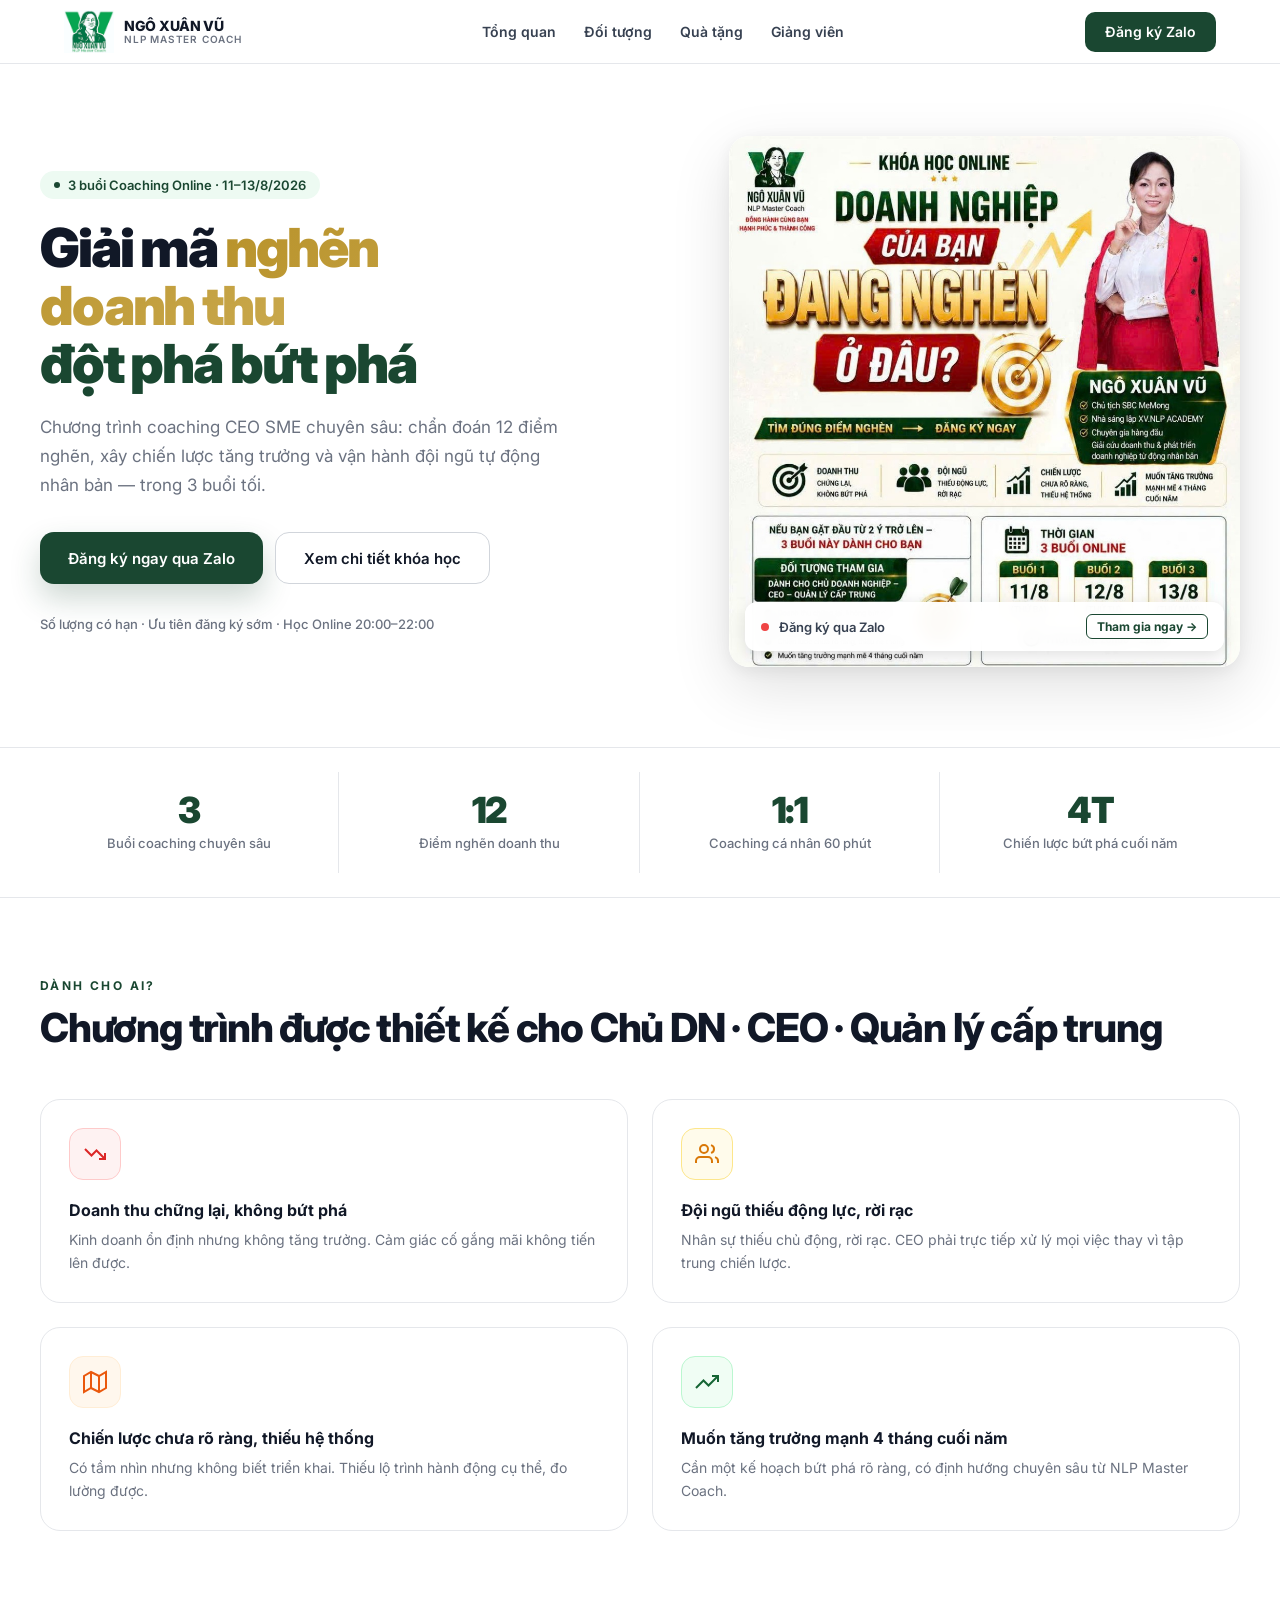
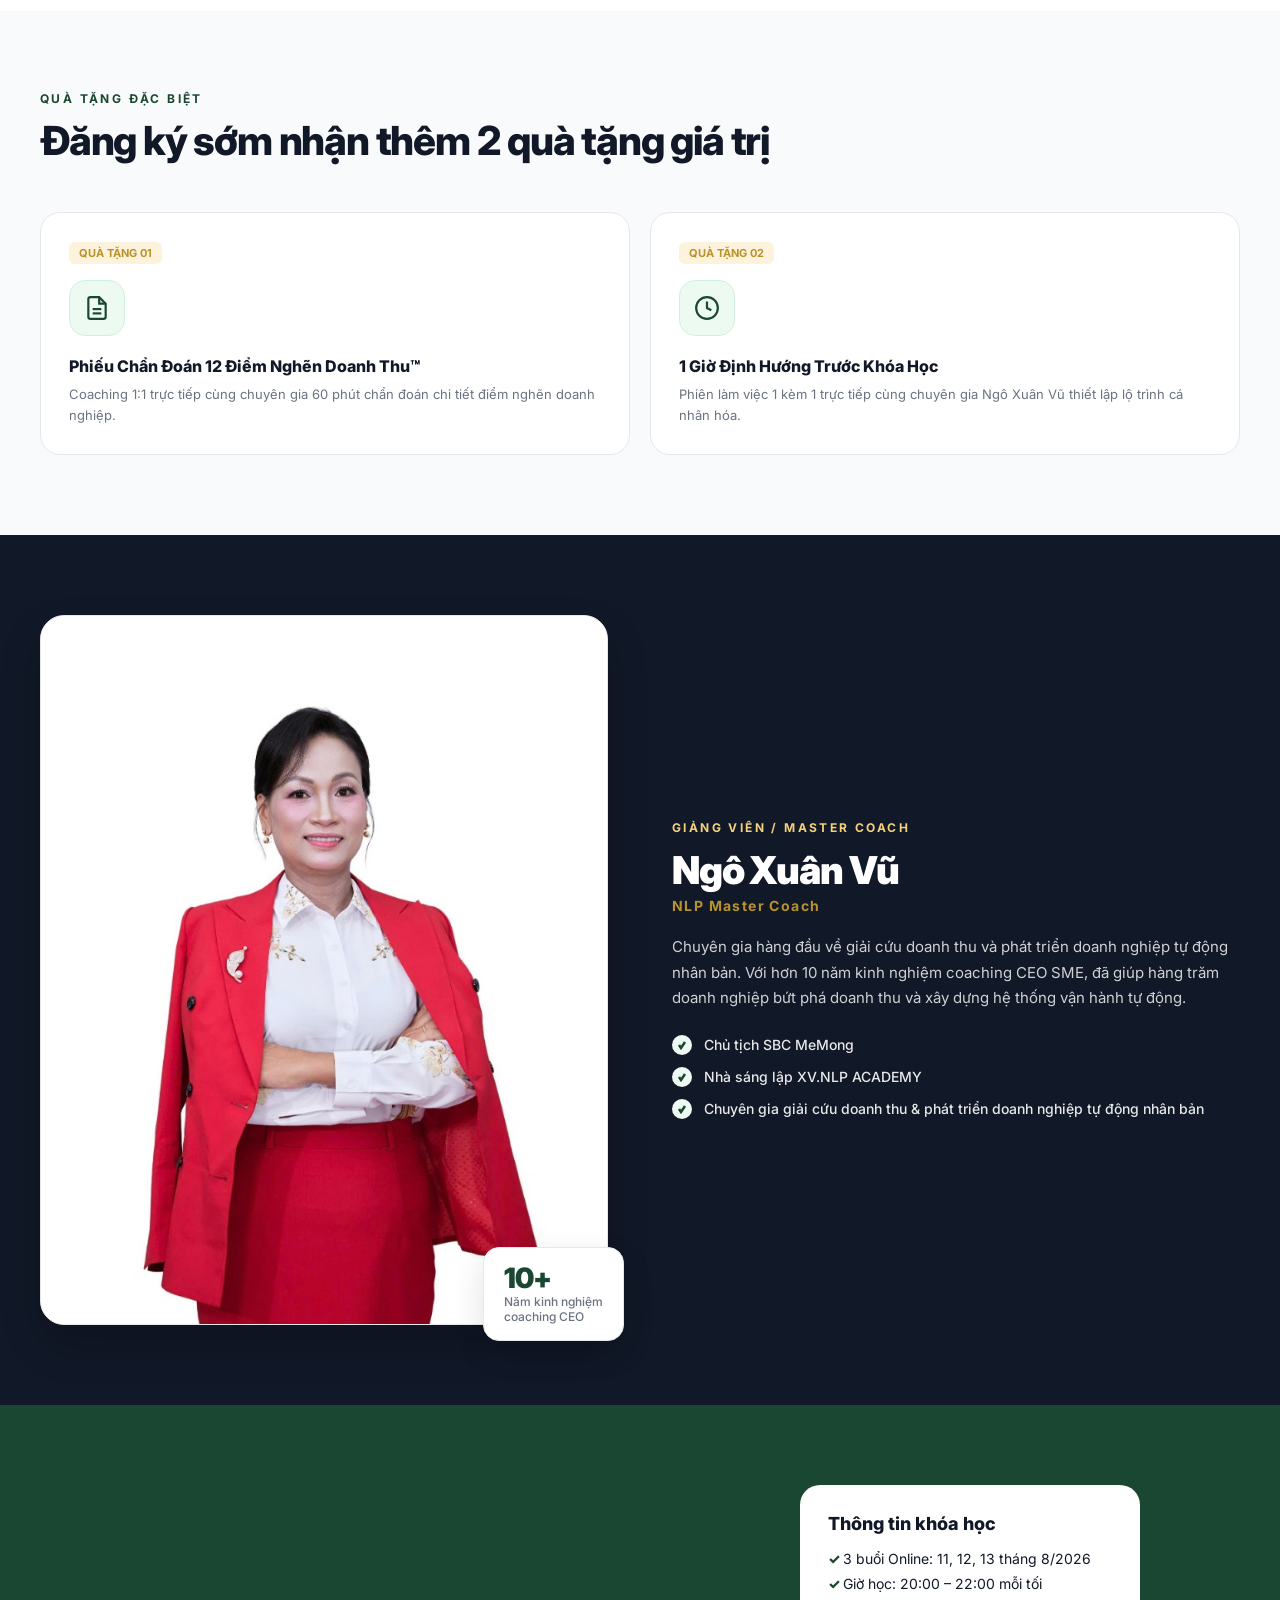
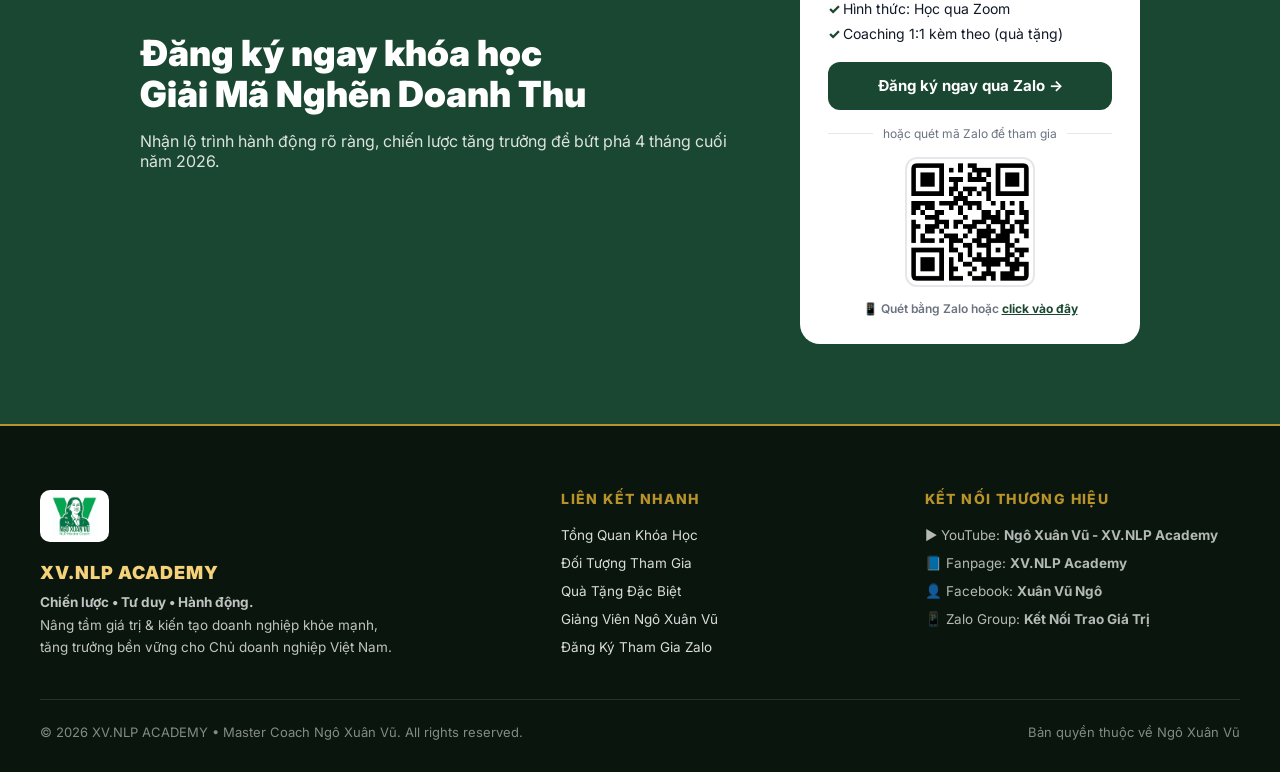
==== commit 27c674b1: "Fix mobile header layout, text clipping and brand responsive alignment" ====
--- a/ban-cu.html
+++ b/ban-cu.html
@@ -73,16 +73,19 @@
       align-items: center;
       gap: 10px;
       text-decoration: none;
+      white-space: nowrap;
     }
 
     .nav-brand img {
       height: 44px;
       width: auto;
       object-fit: contain;
+      flex-shrink: 0;
     }
 
     .nav-brand-text {
-      line-height: 1.2;
+      line-height: 1.15;
+      white-space: nowrap;
     }
 
     .nav-brand-text strong {
@@ -91,6 +94,7 @@
       font-weight: 800;
       color: var(--neutral-900);
       letter-spacing: -0.02em;
+      white-space: nowrap;
     }
 
     .nav-brand-text span {
@@ -99,6 +103,8 @@
       color: var(--neutral-500);
       letter-spacing: 0.08em;
       text-transform: uppercase;
+      display: block;
+      white-space: nowrap;
     }
 
     .nav-links {
@@ -842,8 +848,14 @@
 
     /* ───── MOBILE RESPONSIVE MEDIA QUERIES ───── */
     @media (max-width: 900px) {
+      .nav-inner { padding: 0 12px; gap: 8px; }
+      .nav-brand { gap: 6px; flex-shrink: 1; min-width: 0; }
+      .nav-brand img { height: 36px; }
+      .nav-brand-text strong { font-size: 12.5px; }
+      .nav-brand-text span { font-size: 9px; }
+      .btn-primary { height: 36px; padding: 0 10px; font-size: 12px; border-radius: 8px; }
       .nav-links { display: none; }
-      .nav-mobile-toggle { display: block; }
+      .nav-mobile-toggle { display: block; padding: 4px; }
       .hero-inner { grid-template-columns: 1fr; gap: 36px; }
       .who-grid, .gifts-grid, .cta-card, .coach-inner, .footer-inner { grid-template-columns: 1fr; gap: 32px; }
       .stats-inner { grid-template-columns: repeat(2, 1fr); gap: 16px; }
@@ -855,6 +867,11 @@
       .hero-desc { font-size: 15px; }
       .hero-actions .btn-primary, .hero-actions .btn-outline { width: 100%; justify-content: center; }
       .footer-bottom-inner { flex-direction: column; gap: 12px; text-align: center; }
+    }
+
+    @media (max-width: 400px) {
+      .nav-brand-text span { display: none; }
+      .btn-primary { font-size: 11px; padding: 0 8px; }
     }
   </style>
 </head>
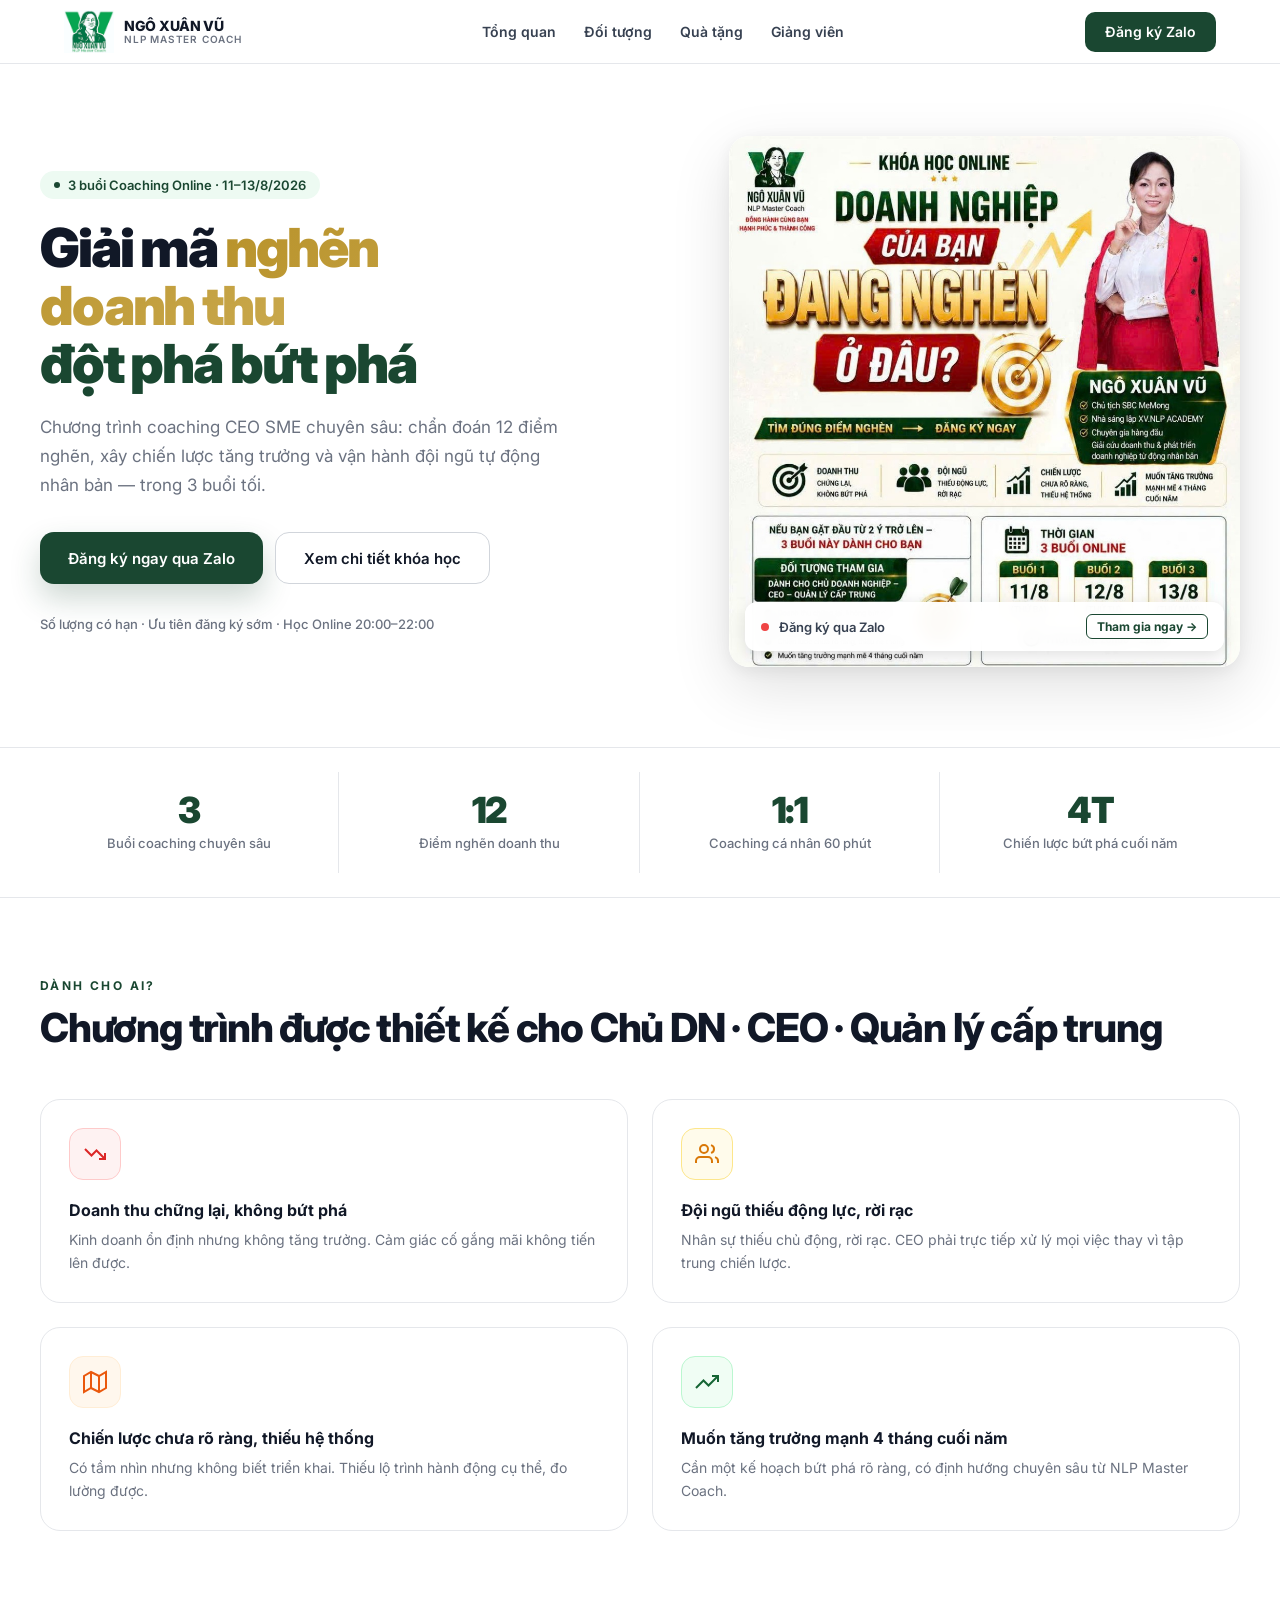
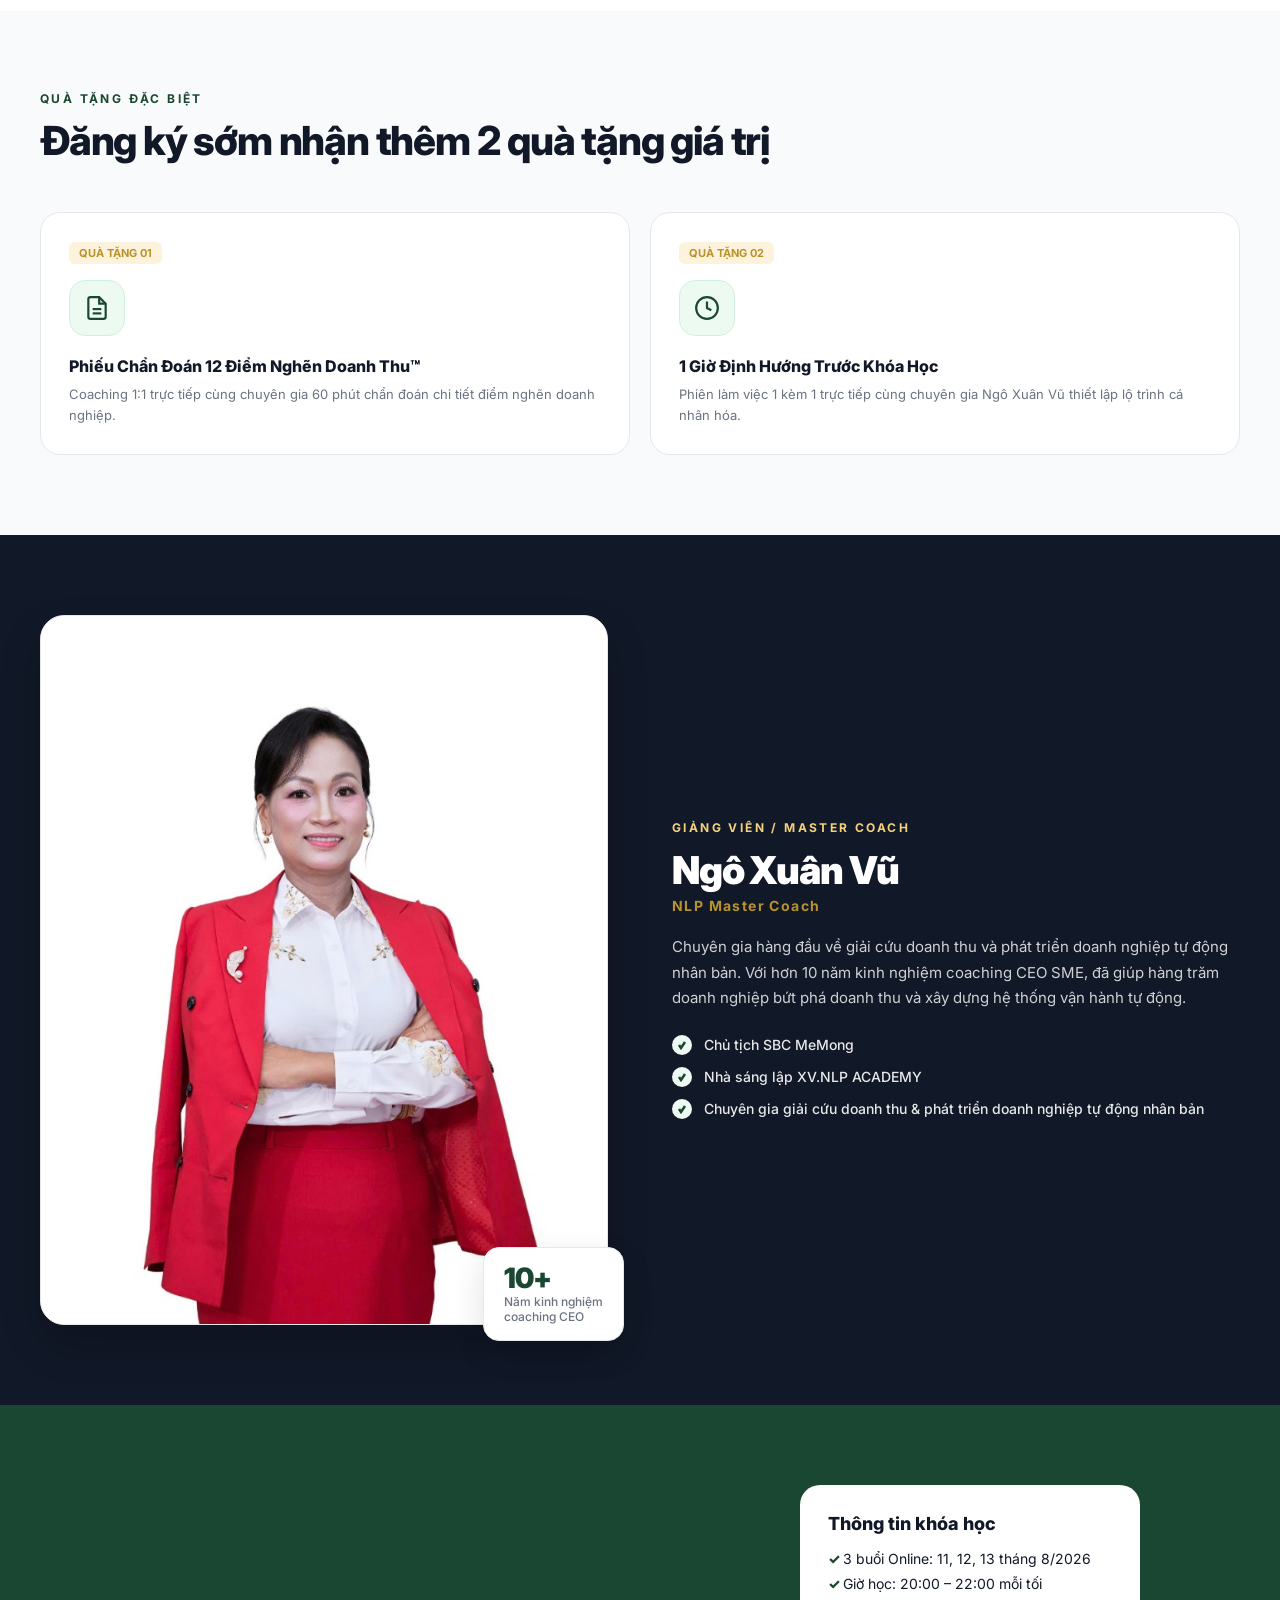
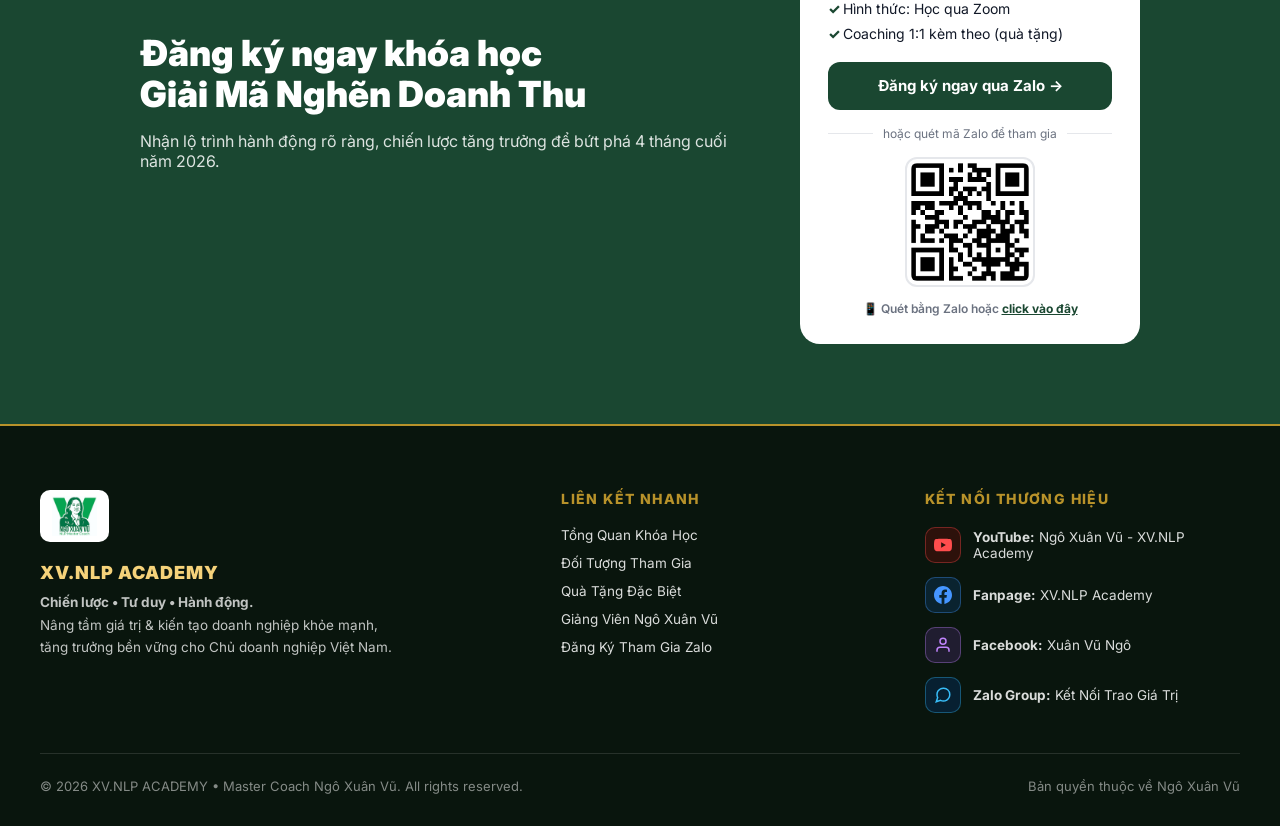
==== commit 7c9b4ed3: "Redesign footer brand social links with custom vector SVG icon badges" ====
--- a/ban-cu.html
+++ b/ban-cu.html
@@ -833,7 +833,72 @@
       color: var(--gold-bright);
     }
 
-    .footer-bottom {
+    .footer-links .active-link {
+      color: var(--gold-bright);
+      font-weight: 700;
+    }
+
+    .footer-social-list {
+      list-style: none;
+      display: flex;
+      flex-direction: column;
+      gap: 14px;
+    }
+
+    .footer-social-item {
+      display: flex;
+      align-items: center;
+      gap: 12px;
+      color: rgba(255,255,255,0.85);
+      font-size: 13.5px;
+      text-decoration: none;
+      transition: all 0.2s;
+    }
+
+    .footer-social-item:hover {
+      color: var(--gold-bright);
+      transform: translateX(4px);
+    }
+
+    .social-icon-box {
+      width: 36px;
+      height: 36px;
+      border-radius: 10px;
+      display: flex;
+      align-items: center;
+      justify-content: center;
+      flex-shrink: 0;
+      transition: all 0.2s;
+    }
+
+    .social-icon-box.youtube {
+      background: rgba(255, 0, 0, 0.15);
+      color: #ff4d4d;
+      border: 1px solid rgba(255, 77, 77, 0.35);
+    }
+
+    .social-icon-box.facebook {
+      background: rgba(24, 119, 242, 0.15);
+      color: #4595ff;
+      border: 1px solid rgba(69, 149, 255, 0.35);
+    }
+
+    .social-icon-box.user {
+      background: rgba(168, 85, 247, 0.15);
+      color: #c084fc;
+      border: 1px solid rgba(192, 132, 252, 0.35);
+    }
+
+    .social-icon-box.zalo {
+      background: rgba(0, 104, 255, 0.15);
+      color: #38bdf8;
+      border: 1px solid rgba(56, 189, 248, 0.35);
+    }
+
+    .footer-social-item:hover .social-icon-box {
+      transform: scale(1.1);
+      box-shadow: 0 4px 12px rgba(0,0,0,0.3);
+    }.footer-bottom {
       max-width: 1200px;
       margin: 24px auto 0;
     }
@@ -1130,11 +1195,39 @@
 
     <div>
       <h4 class="footer-heading">KẾT NỐI THƯƠNG HIỆU</h4>
-      <ul class="footer-links">
-        <li>▶ YouTube: <strong>Ngô Xuân Vũ - XV.NLP Academy</strong></li>
-        <li>📘 Fanpage: <strong>XV.NLP Academy</strong></li>
-        <li>👤 Facebook: <strong>Xuân Vũ Ngô</strong></li>
-        <li>📱 Zalo Group: <strong>Kết Nối Trao Giá Trị</strong></li>
+      <ul class="footer-social-list">
+        <li>
+          <a href="https://youtube.com" class="footer-social-item" target="_blank" rel="noopener">
+            <div class="social-icon-box youtube">
+              <svg width="18" height="18" viewBox="0 0 24 24" fill="currentColor"><path d="M23.498 6.186a3.016 3.016 0 0 0-2.122-2.136C19.505 3.545 12 3.545 12 3.545s-7.505 0-9.377.505A3.017 3.017 0 0 0 .502 6.186C0 8.07 0 12 0 12s0 3.93.502 5.814a3.016 3.016 0 0 0 2.122 2.136c1.871.505 9.376.505 9.376.505s7.505 0 9.377-.505a3.015 3.015 0 0 0 2.122-2.136C24 15.93 24 12 24 12s0-3.93-.502-5.814zM9.545 15.568V8.432L15.818 12l-6.273 3.568z"/></svg>
+            </div>
+            <span><strong>YouTube:</strong> Ngô Xuân Vũ - XV.NLP Academy</span>
+          </a>
+        </li>
+        <li>
+          <a href="https://facebook.com" class="footer-social-item" target="_blank" rel="noopener">
+            <div class="social-icon-box facebook">
+              <svg width="18" height="18" viewBox="0 0 24 24" fill="currentColor"><path d="M24 12.073c0-6.627-5.373-12-12-12s-12 5.373-12 12c0 5.99 4.388 10.954 10.125 11.854v-8.385H7.078v-3.47h3.047V9.43c0-3.007 1.792-4.669 4.533-4.669 1.312 0 2.686.235 2.686.235v2.953H15.83c-1.491 0-1.956.925-1.956 1.874v2.25h3.328l-.532 3.47h-2.796v8.385C19.612 23.027 24 18.062 24 12.073z"/></svg>
+            </div>
+            <span><strong>Fanpage:</strong> XV.NLP Academy</span>
+          </a>
+        </li>
+        <li>
+          <a href="https://facebook.com" class="footer-social-item" target="_blank" rel="noopener">
+            <div class="social-icon-box user">
+              <svg width="18" height="18" viewBox="0 0 24 24" fill="none" stroke="currentColor" stroke-width="2"><path d="M20 21v-2a4 4 0 0 0-4-4H8a4 4 0 0 0-4 4v2"/><circle cx="12" cy="7" r="4"/></svg>
+            </div>
+            <span><strong>Facebook:</strong> Xuân Vũ Ngô</span>
+          </a>
+        </li>
+        <li>
+          <a href="https://zalo.me/g/bpmqbq067" class="footer-social-item" target="_blank" rel="noopener">
+            <div class="social-icon-box zalo">
+              <svg width="18" height="18" viewBox="0 0 24 24" fill="none" stroke="currentColor" stroke-width="2"><path d="M21 11.5a8.38 8.38 0 0 1-.9 3.8 8.5 8.5 0 0 1-7.6 4.7 8.38 8.38 0 0 1-3.8-.9L3 21l1.9-5.7a8.38 8.38 0 0 1-.9-3.8 8.5 8.5 0 0 1 4.7-7.6 8.38 8.38 0 0 1 3.8-.9h.5a8.48 8.48 0 0 1 8 8v.5z"/></svg>
+            </div>
+            <span><strong>Zalo Group:</strong> Kết Nối Trao Giá Trị</span>
+          </a>
+        </li>
       </ul>
     </div>
   </div>
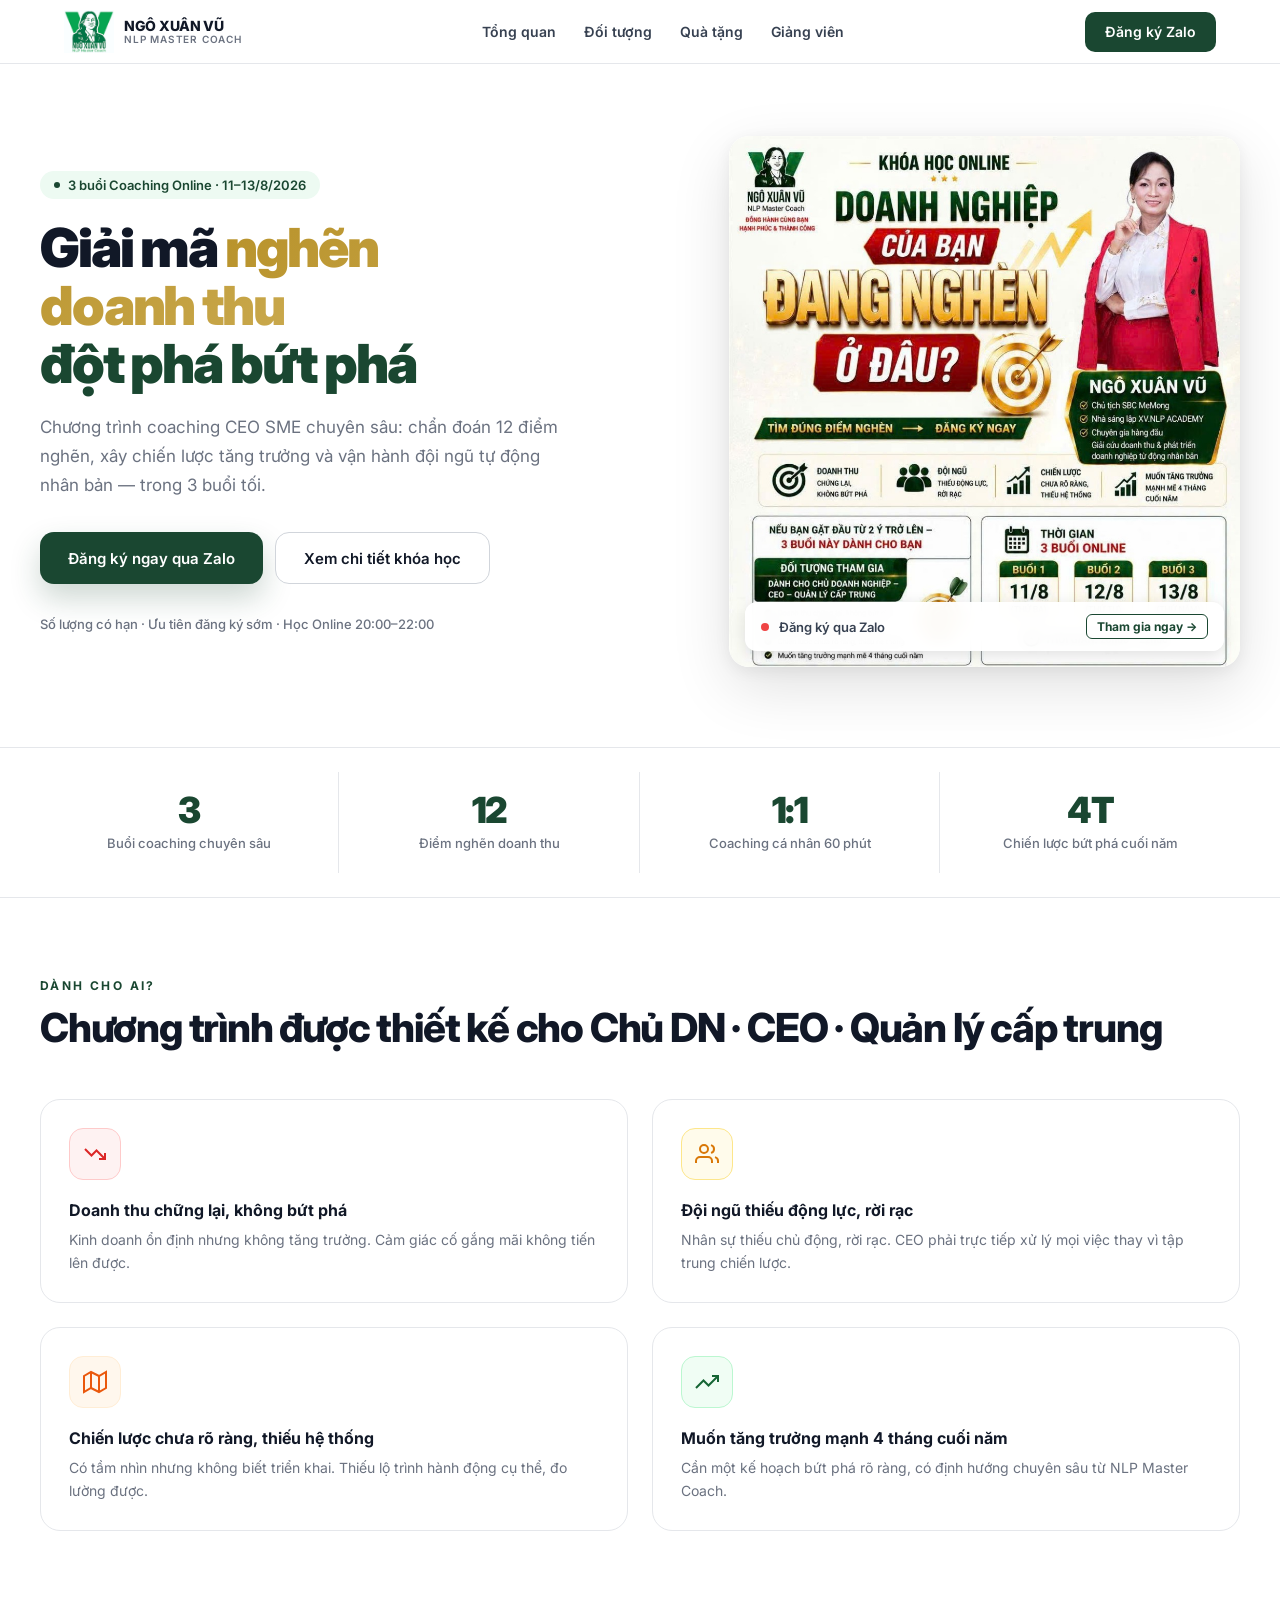
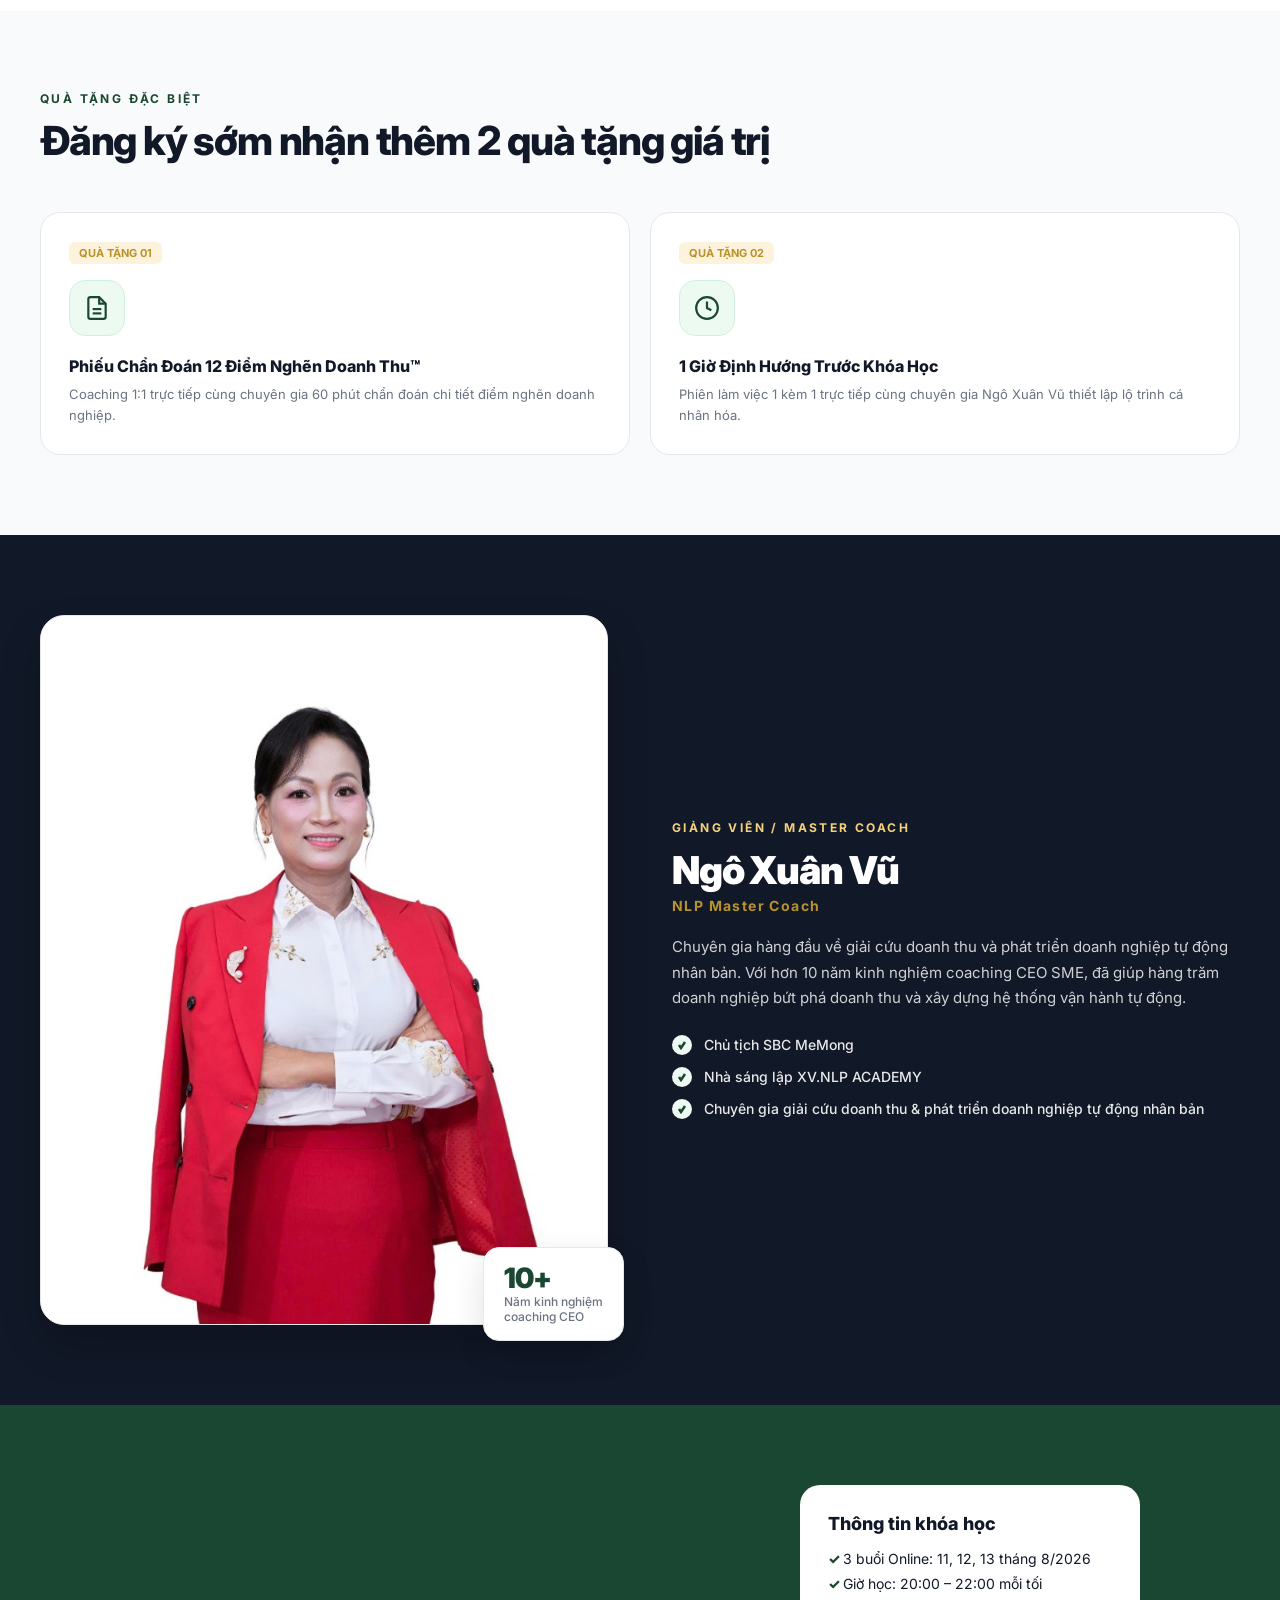
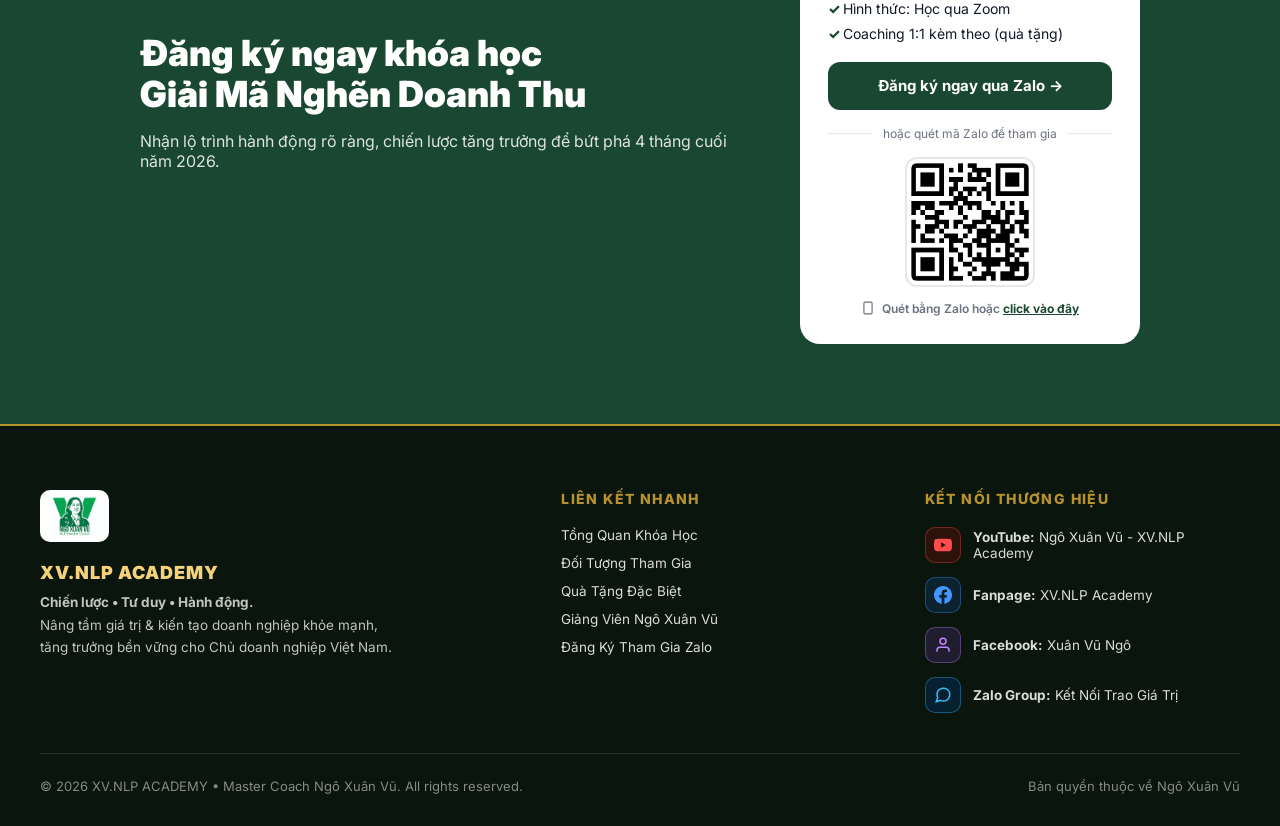
==== commit b2594902: "Replace all generic AI emojis with unified, human-designed Feather vector SVGs" ====
--- a/ban-cu.html
+++ b/ban-cu.html
@@ -1164,7 +1164,10 @@
         <a href="https://zalo.me/g/bpmqbq067" target="_blank" rel="noopener">
           <img src="qr_zalo.png" alt="Mã QR Zalo" />
         </a>
-        <div class="qr-label">📱 Quét bằng Zalo hoặc <a href="https://zalo.me/g/bpmqbq067" target="_blank" style="color:var(--green);font-weight:700;">click vào đây</a></div>
+        <div class="qr-label">
+          <svg width="14" height="14" viewBox="0 0 24 24" fill="none" stroke="currentColor" stroke-width="2" style="vertical-align: -2px; margin-right: 4px;"><rect x="5" y="2" width="14" height="20" rx="2" ry="2"/><line x1="12" y1="18" x2="12.01" y2="18"/></svg>
+          Quét bằng Zalo hoặc <a href="https://zalo.me/g/bpmqbq067" target="_blank" style="color:var(--green);font-weight:700;">click vào đây</a>
+        </div>
       </div>
     </div>
   </div>
